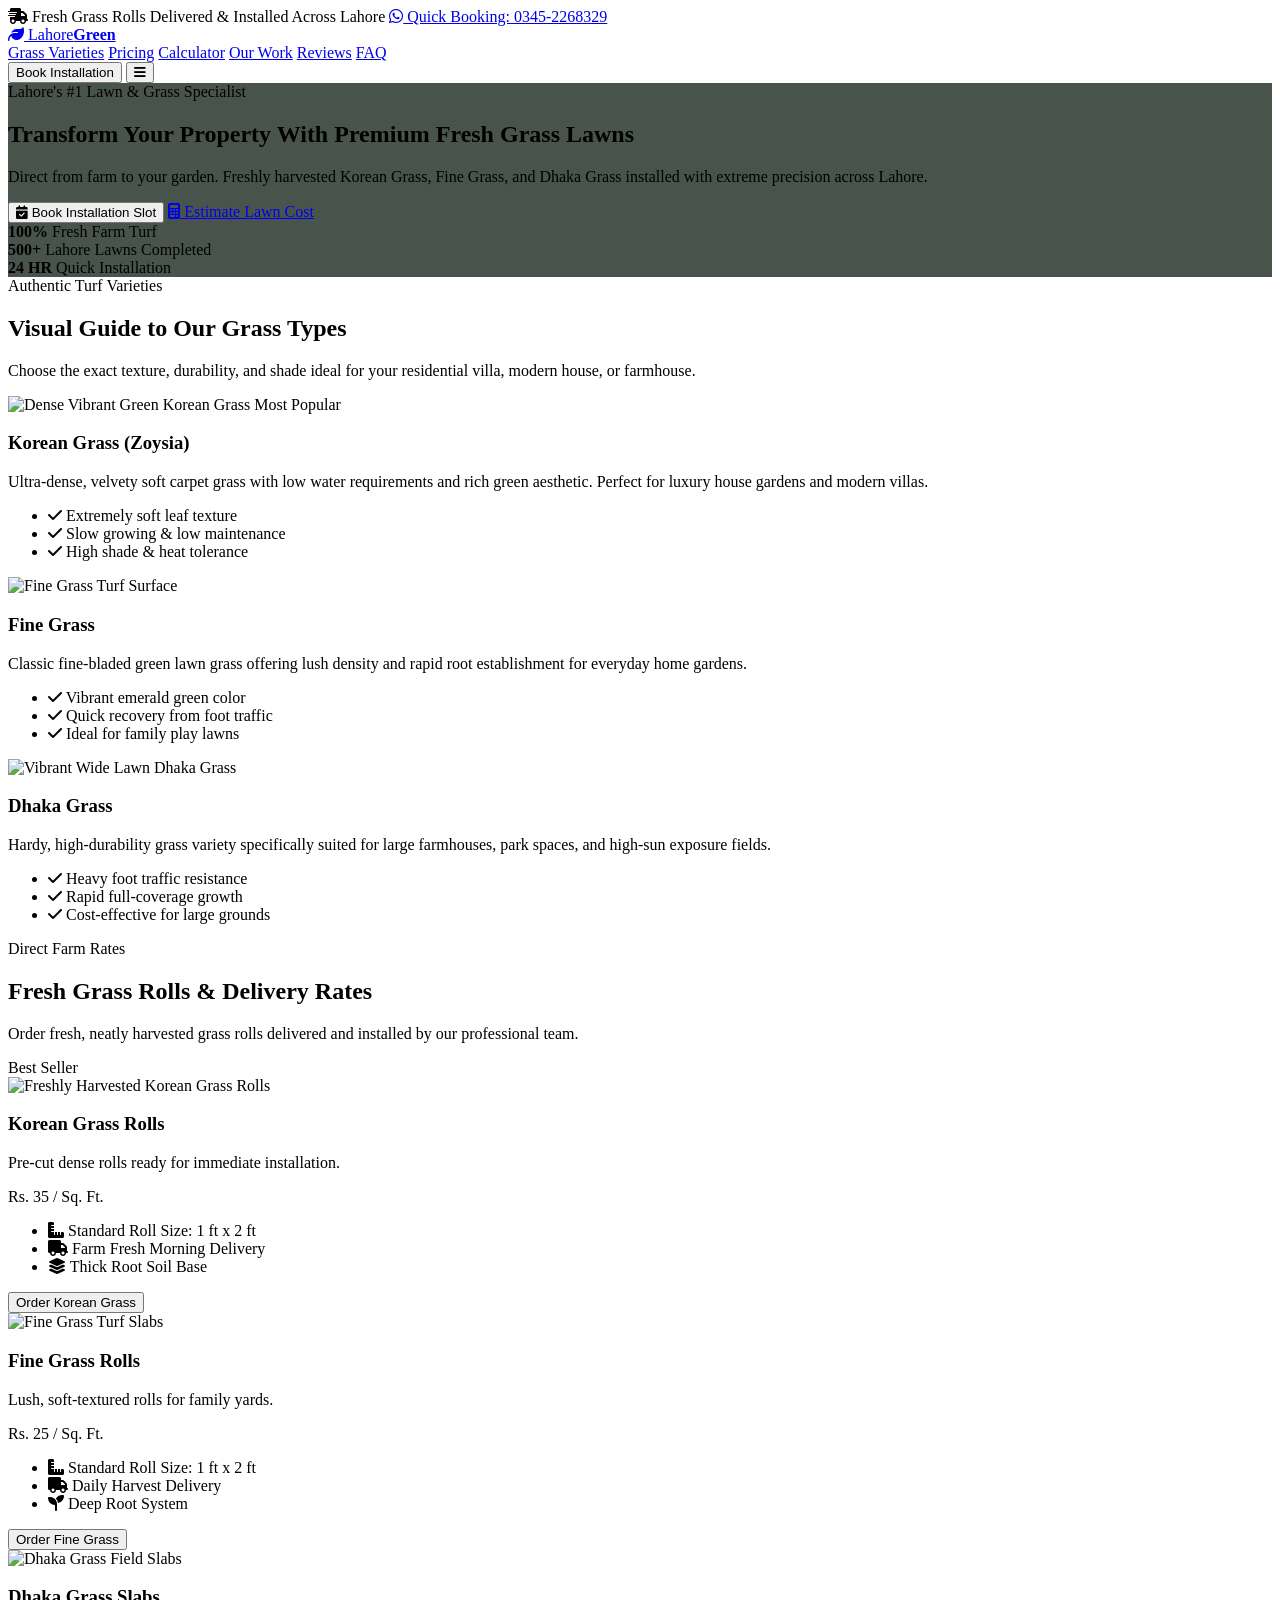
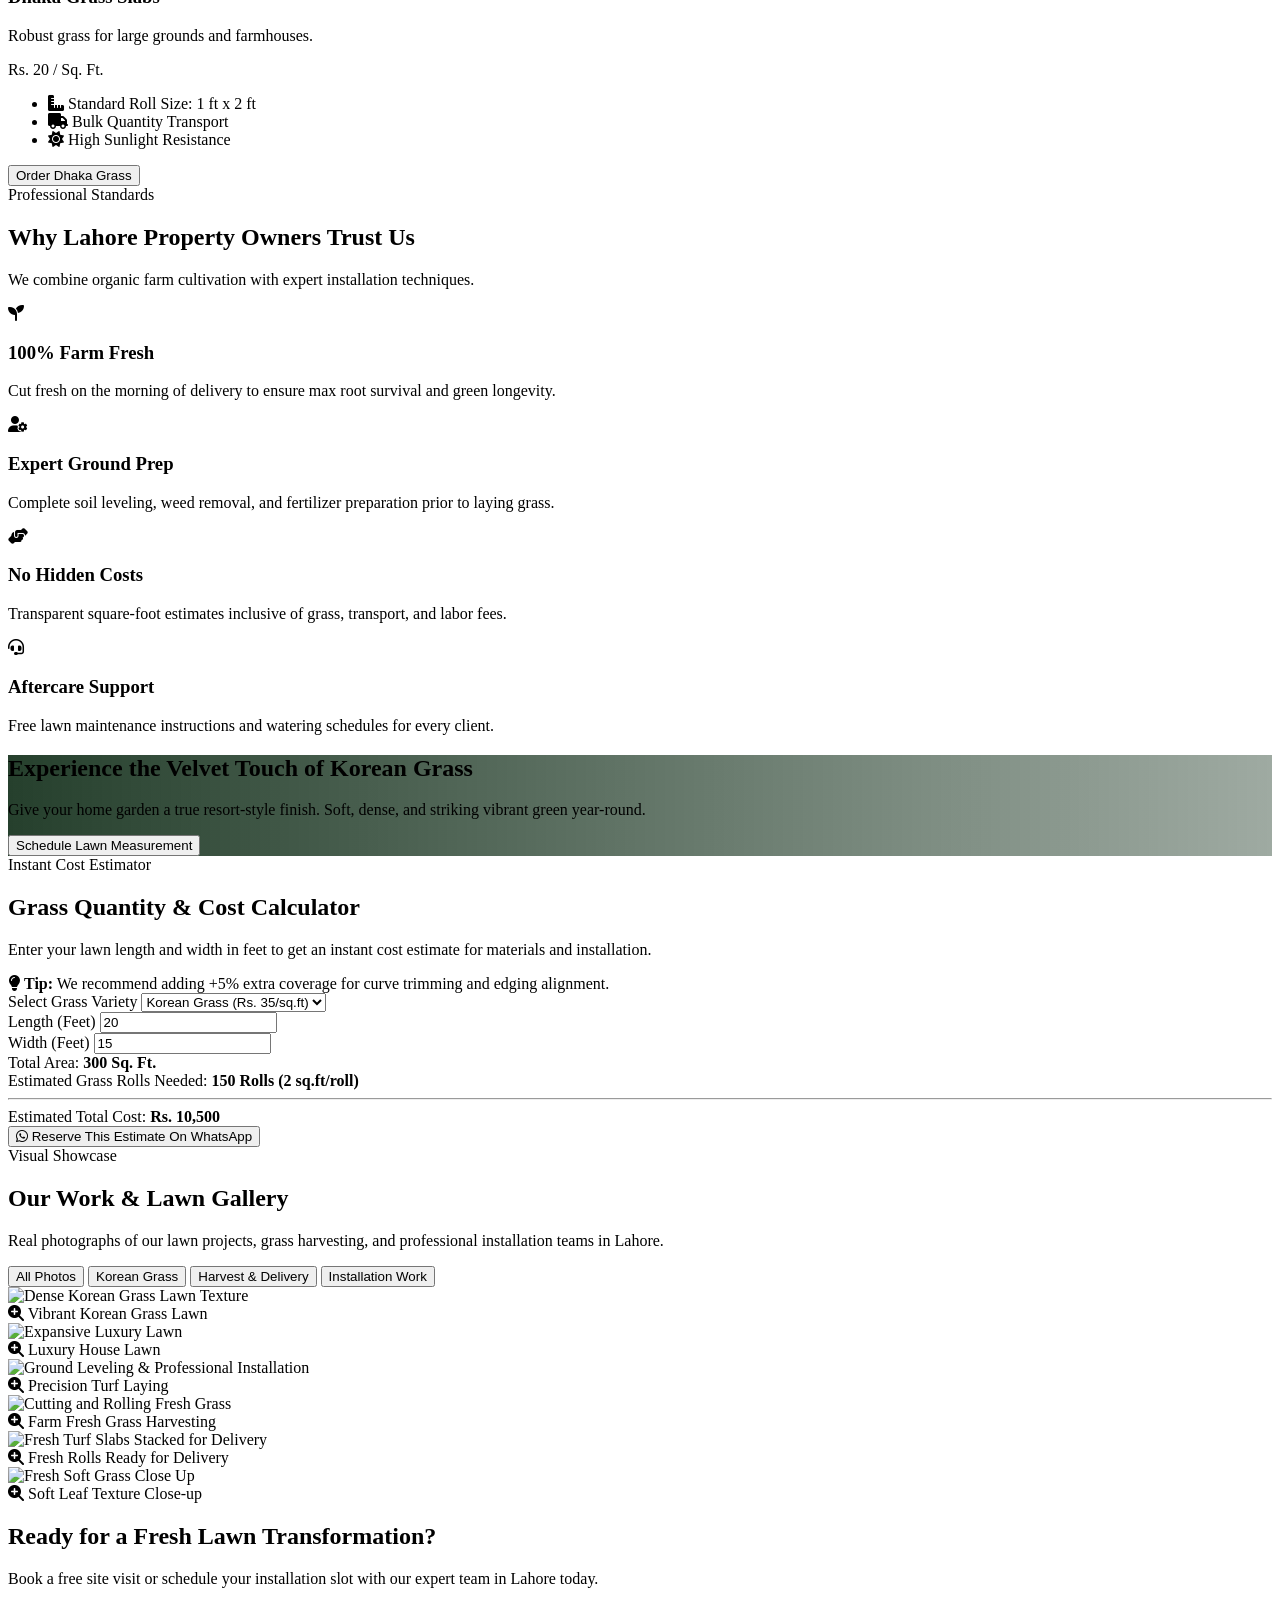
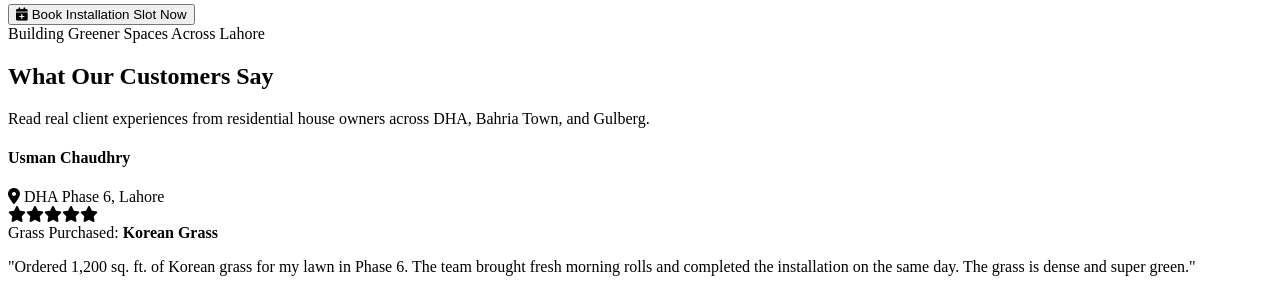
==== index.html @ b99f5c29 "Add index.html for Lahore Green Lawns website This commit adds a new HTML file for the Lahore Green " ====
<!DOCTYPE html>
<html lang="en">
<head>
  <meta charset="UTF-8">
  <meta name="viewport" content="width=device-width, initial-scale=1.0">
  <meta name="description" content="Premium Korean Grass, Fine Grass & Dhaka Grass delivery and professional installation across Lahore. Transform your lawn with fresh green grass rolls.">
  <title>Lahore Green Lawns | Premium Korean, Fine & Dhaka Grass</title>
  
  <!-- FontAwesome Icons -->
  <link rel="stylesheet" href="https://cdnjs.cloudflare.com/ajax/libs/font-awesome/6.4.0/css/all.min.css">
  <!-- Custom Stylesheet -->
  <link rel="stylesheet" href="styles.css">
</head>
<body>

  <!-- Top Announcement Bar -->
  <div class="top-bar">
    <div class="container top-bar-content">
      <span><i class="fa-solid fa-truck-fast"></i> Fresh Grass Rolls Delivered & Installed Across Lahore</span>
      <a href="https://wa.me/923452268329" target="_blank" class="top-bar-link"><i class="fa-brands fa-whatsapp"></i> Quick Booking: 0345-2268329</a>
    </div>
  </div>

  <!-- Header Navigation -->
  <header class="navbar">
    <div class="container nav-container">
      <a href="#" class="logo">
        <i class="fa-solid fa-leaf logo-icon"></i>
        <span>Lahore<strong>Green</strong></span>
      </a>
      
      <nav class="nav-menu" id="navMenu">
        <a href="#varieties" class="nav-link">Grass Varieties</a>
        <a href="#products" class="nav-link">Pricing</a>
        <a href="#calculator" class="nav-link">Calculator</a>
        <a href="#gallery" class="nav-link">Our Work</a>
        <a href="#reviews" class="nav-link">Reviews</a>
        <a href="#faq" class="nav-link">FAQ</a>
      </nav>

      <div class="nav-actions">
        <button class="btn btn-primary" onclick="openBookingModal()">Book Installation</button>
        <button class="hamburger" id="hamburger" aria-label="Toggle Navigation">
          <i class="fa-solid fa-bars"></i>
        </button>
      </div>
    </div>
  </header>

  <main>
    <!-- 1. Full-Screen Luxury Hero Section -->
    <section class="hero" style="background-image: linear-gradient(rgba(10, 26, 15, 0.75), rgba(10, 26, 15, 0.75)), url('23497_8986a2.jpg');">
      <div class="container hero-content">
        <span class="badge">Lahore's #1 Lawn & Grass Specialist</span>
        <h1>Transform Your Property With Premium Fresh Grass Lawns</h1>
        <p>Direct from farm to your garden. Freshly harvested Korean Grass, Fine Grass, and Dhaka Grass installed with extreme precision across Lahore.</p>
        <div class="hero-buttons">
          <button class="btn btn-primary btn-lg" onclick="openBookingModal()"><i class="fa-solid fa-calendar-check"></i> Book Installation Slot</button>
          <a href="#calculator" class="btn btn-secondary btn-lg"><i class="fa-solid fa-calculator"></i> Estimate Lawn Cost</a>
        </div>
        <div class="hero-stats">
          <div class="stat-item">
            <strong>100%</strong>
            <span>Fresh Farm Turf</span>
          </div>
          <div class="stat-item">
            <strong>500+</strong>
            <span>Lahore Lawns Completed</span>
          </div>
          <div class="stat-item">
            <strong>24 HR</strong>
            <span>Quick Installation</span>
          </div>
        </div>
      </div>
    </section>

    <!-- 2. Grass Varieties Introduction Section -->
    <section class="section bg-light" id="varieties">
      <div class="container">
        <div class="section-title">
          <span class="subheading">Authentic Turf Varieties</span>
          <h2>Visual Guide to Our Grass Types</h2>
          <p>Choose the exact texture, durability, and shade ideal for your residential villa, modern house, or farmhouse.</p>
        </div>

        <div class="grid grid-3">
          <!-- Korean Grass -->
          <div class="variety-card">
            <div class="card-image">
              <img src="23496_8986a2.jpg" alt="Dense Vibrant Green Korean Grass" loading="lazy">
              <span class="tag tag-popular">Most Popular</span>
            </div>
            <div class="card-body">
              <h3>Korean Grass (Zoysia)</h3>
              <p>Ultra-dense, velvety soft carpet grass with low water requirements and rich green aesthetic. Perfect for luxury house gardens and modern villas.</p>
              <ul class="feature-list">
                <li><i class="fa-solid fa-check"></i> Extremely soft leaf texture</li>
                <li><i class="fa-solid fa-check"></i> Slow growing & low maintenance</li>
                <li><i class="fa-solid fa-check"></i> High shade & heat tolerance</li>
              </ul>
            </div>
          </div>

          <!-- Fine Grass -->
          <div class="variety-card">
            <div class="card-image">
              <img src="23495_8986a2.jpg" alt="Fine Grass Turf Surface" loading="lazy">
            </div>
            <div class="card-body">
              <h3>Fine Grass</h3>
              <p>Classic fine-bladed green lawn grass offering lush density and rapid root establishment for everyday home gardens.</p>
              <ul class="feature-list">
                <li><i class="fa-solid fa-check"></i> Vibrant emerald green color</li>
                <li><i class="fa-solid fa-check"></i> Quick recovery from foot traffic</li>
                <li><i class="fa-solid fa-check"></i> Ideal for family play lawns</li>
              </ul>
            </div>
          </div>

          <!-- Dhaka Grass -->
          <div class="variety-card">
            <div class="card-image">
              <img src="23498_8986a2.jpg" alt="Vibrant Wide Lawn Dhaka Grass" loading="lazy">
            </div>
            <div class="card-body">
              <h3>Dhaka Grass</h3>
              <p>Hardy, high-durability grass variety specifically suited for large farmhouses, park spaces, and high-sun exposure fields.</p>
              <ul class="feature-list">
                <li><i class="fa-solid fa-check"></i> Heavy foot traffic resistance</li>
                <li><i class="fa-solid fa-check"></i> Rapid full-coverage growth</li>
                <li><i class="fa-solid fa-check"></i> Cost-effective for large grounds</li>
              </ul>
            </div>
          </div>
        </div>
      </div>
    </section>

    <!-- 3. Premium Grass Products & Pricing Cards -->
    <section class="section" id="products">
      <div class="container">
        <div class="section-title">
          <span class="subheading">Direct Farm Rates</span>
          <h2>Fresh Grass Rolls & Delivery Rates</h2>
          <p>Order fresh, neatly harvested grass rolls delivered and installed by our professional team.</p>
        </div>

        <div class="grid grid-3">
          <div class="product-card">
            <div class="product-badge">Best Seller</div>
            <img src="23501_8986a2.jpg" alt="Freshly Harvested Korean Grass Rolls" class="product-img">
            <div class="product-info">
              <h3>Korean Grass Rolls</h3>
              <p class="product-desc">Pre-cut dense rolls ready for immediate installation.</p>
              <div class="price-box">
                <span class="price">Rs. 35</span> <span class="unit">/ Sq. Ft.</span>
              </div>
              <ul class="product-specs">
                <li><i class="fa-solid fa-ruler-combined"></i> Standard Roll Size: 1 ft x 2 ft</li>
                <li><i class="fa-solid fa-truck"></i> Farm Fresh Morning Delivery</li>
                <li><i class="fa-solid fa-layer-group"></i> Thick Root Soil Base</li>
              </ul>
              <button class="btn btn-outline full-width" onclick="openBookingModal('Korean Grass')">Order Korean Grass</button>
            </div>
          </div>

          <div class="product-card">
            <img src="23500_8986a2.jpg" alt="Fine Grass Turf Slabs" class="product-img">
            <div class="product-info">
              <h3>Fine Grass Rolls</h3>
              <p class="product-desc">Lush, soft-textured rolls for family yards.</p>
              <div class="price-box">
                <span class="price">Rs. 25</span> <span class="unit">/ Sq. Ft.</span>
              </div>
              <ul class="product-specs">
                <li><i class="fa-solid fa-ruler-combined"></i> Standard Roll Size: 1 ft x 2 ft</li>
                <li><i class="fa-solid fa-truck"></i> Daily Harvest Delivery</li>
                <li><i class="fa-solid fa-seedling"></i> Deep Root System</li>
              </ul>
              <button class="btn btn-outline full-width" onclick="openBookingModal('Fine Grass')">Order Fine Grass</button>
            </div>
          </div>

          <div class="product-card">
            <img src="23499_8986a2.jpg" alt="Dhaka Grass Field Slabs" class="product-img">
            <div class="product-info">
              <h3>Dhaka Grass Slabs</h3>
              <p class="product-desc">Robust grass for large grounds and farmhouses.</p>
              <div class="price-box">
                <span class="price">Rs. 20</span> <span class="unit">/ Sq. Ft.</span>
              </div>
              <ul class="product-specs">
                <li><i class="fa-solid fa-ruler-combined"></i> Standard Roll Size: 1 ft x 2 ft</li>
                <li><i class="fa-solid fa-truck"></i> Bulk Quantity Transport</li>
                <li><i class="fa-solid fa-sun"></i> High Sunlight Resistance</li>
              </ul>
              <button class="btn btn-outline full-width" onclick="openBookingModal('Dhaka Grass')">Order Dhaka Grass</button>
            </div>
          </div>
        </div>
      </div>
    </section>

    <!-- 4. Why Choose Us Section -->
    <section class="section bg-dark text-white">
      <div class="container">
        <div class="section-title light">
          <span class="subheading">Professional Standards</span>
          <h2>Why Lahore Property Owners Trust Us</h2>
          <p>We combine organic farm cultivation with expert installation techniques.</p>
        </div>

        <div class="grid grid-4">
          <div class="feature-box">
            <div class="feature-icon"><i class="fa-solid fa-seedling"></i></div>
            <h3>100% Farm Fresh</h3>
            <p>Cut fresh on the morning of delivery to ensure max root survival and green longevity.</p>
          </div>
          <div class="feature-box">
            <div class="feature-icon"><i class="fa-solid fa-user-gear"></i></div>
            <h3>Expert Ground Prep</h3>
            <p>Complete soil leveling, weed removal, and fertilizer preparation prior to laying grass.</p>
          </div>
          <div class="feature-box">
            <div class="feature-icon"><i class="fa-solid fa-handshake-angle"></i></div>
            <h3>No Hidden Costs</h3>
            <p>Transparent square-foot estimates inclusive of grass, transport, and labor fees.</p>
          </div>
          <div class="feature-box">
            <div class="feature-icon"><i class="fa-solid fa-headset"></i></div>
            <h3>Aftercare Support</h3>
            <p>Free lawn maintenance instructions and watering schedules for every client.</p>
          </div>
        </div>
      </div>
    </section>

    <!-- 5. Immersive Korean Grass Wide Banner -->
    <section class="wide-banner" style="background-image: linear-gradient(90deg, rgba(14, 43, 22, 0.9) 0%, rgba(14, 43, 22, 0.4) 100%), url('23497_8986a2.jpg');">
      <div class="container wide-banner-content">
        <h2>Experience the Velvet Touch of Korean Grass</h2>
        <p>Give your home garden a true resort-style finish. Soft, dense, and striking vibrant green year-round.</p>
        <button class="btn btn-primary" onclick="openBookingModal('Korean Grass')">Schedule Lawn Measurement</button>
      </div>
    </section>

    <!-- 6. Grass Quantity Calculator -->
    <section class="section bg-light" id="calculator">
      <div class="container">
        <div class="calc-wrapper">
          <div class="calc-info">
            <span class="subheading">Instant Cost Estimator</span>
            <h2>Grass Quantity & Cost Calculator</h2>
            <p>Enter your lawn length and width in feet to get an instant cost estimate for materials and installation.</p>
            <div class="calc-tip">
              <i class="fa-solid fa-lightbulb"></i>
              <span><strong>Tip:</strong> We recommend adding +5% extra coverage for curve trimming and edging alignment.</span>
            </div>
          </div>

          <div class="calc-card">
            <form id="calculatorForm">
              <div class="form-group">
                <label for="grassTypeSelect">Select Grass Variety</label>
                <select id="grassTypeSelect" class="form-control">
                  <option value="35">Korean Grass (Rs. 35/sq.ft)</option>
                  <option value="25">Fine Grass (Rs. 25/sq.ft)</option>
                  <option value="20">Dhaka Grass (Rs. 20/sq.ft)</option>
                </select>
              </div>

              <div class="form-row">
                <div class="form-group">
                  <label for="lawnLength">Length (Feet)</label>
                  <input type="number" id="lawnLength" class="form-control" placeholder="e.g. 20" min="1" value="20" required>
                </div>
                <div class="form-group">
                  <label for="lawnWidth">Width (Feet)</label>
                  <input type="number" id="lawnWidth" class="form-control" placeholder="e.g. 15" min="1" value="15" required>
                </div>
              </div>

              <div class="calc-result-box">
                <div class="result-row">
                  <span>Total Area:</span>
                  <strong id="calcArea">300 Sq. Ft.</strong>
                </div>
                <div class="result-row">
                  <span>Estimated Grass Rolls Needed:</span>
                  <strong id="calcRolls">150 Rolls (2 sq.ft/roll)</strong>
                </div>
                <hr>
                <div class="result-row total">
                  <span>Estimated Total Cost:</span>
                  <strong id="calcCost">Rs. 10,500</strong>
                </div>
              </div>

              <button type="button" class="btn btn-primary full-width" onclick="bookFromCalculator()"><i class="fa-brands fa-whatsapp"></i> Reserve This Estimate On WhatsApp</button>
            </form>
          </div>
        </div>
      </div>
    </section>

    <!-- 7. Our Work & Installation Gallery -->
    <section class="section" id="gallery">
      <div class="container">
        <div class="section-title">
          <span class="subheading">Visual Showcase</span>
          <h2>Our Work & Lawn Gallery</h2>
          <p>Real photographs of our lawn projects, grass harvesting, and professional installation teams in Lahore.</p>
        </div>

        <!-- Filter Buttons -->
        <div class="gallery-filters">
          <button class="filter-btn active" data-filter="all">All Photos</button>
          <button class="filter-btn" data-filter="korean">Korean Grass</button>
          <button class="filter-btn" data-filter="harvest">Harvest & Delivery</button>
          <button class="filter-btn" data-filter="installation">Installation Work</button>
        </div>

        <!-- Gallery Grid -->
        <div class="gallery-grid">
          <div class="gallery-item" data-category="korean">
            <img src="23497_8986a2.jpg" alt="Dense Korean Grass Lawn Texture" loading="lazy">
            <div class="gallery-overlay" onclick="openLightbox('23497_8986a2.jpg', 'Dense Vibrant Green Korean Lawn Surface')">
              <i class="fa-solid fa-magnifying-glass-plus"></i>
              <span>Vibrant Korean Grass Lawn</span>
            </div>
          </div>

          <div class="gallery-item" data-category="korean">
            <img src="23498_8986a2.jpg" alt="Expansive Luxury Lawn" loading="lazy">
            <div class="gallery-overlay" onclick="openLightbox('23498_8986a2.jpg', 'Vibrant Green Lawn Project in DHA Lahore')">
              <i class="fa-solid fa-magnifying-glass-plus"></i>
              <span>Luxury House Lawn</span>
            </div>
          </div>

          <div class="gallery-item" data-category="installation">
            <img src="23500_8986a2.jpg" alt="Ground Leveling & Professional Installation" loading="lazy">
            <div class="gallery-overlay" onclick="openLightbox('23500_8986a2.jpg', 'Professional Installers Laying Fresh Turf Slabs')">
              <i class="fa-solid fa-magnifying-glass-plus"></i>
              <span>Precision Turf Laying</span>
            </div>
          </div>

          <div class="gallery-item" data-category="harvest">
            <img src="23499_8986a2.jpg" alt="Cutting and Rolling Fresh Grass" loading="lazy">
            <div class="gallery-overlay" onclick="openLightbox('23499_8986a2.jpg', 'Fresh Grass Roll Harvesting at Farm')">
              <i class="fa-solid fa-magnifying-glass-plus"></i>
              <span>Farm Fresh Grass Harvesting</span>
            </div>
          </div>

          <div class="gallery-item" data-category="harvest">
            <img src="23501_8986a2.jpg" alt="Fresh Turf Slabs Stacked for Delivery" loading="lazy">
            <div class="gallery-overlay" onclick="openLightbox('23501_8986a2.jpg', 'Neatly Arranged Fresh Turf Rolls Ready for Transport')">
              <i class="fa-solid fa-magnifying-glass-plus"></i>
              <span>Fresh Rolls Ready for Delivery</span>
            </div>
          </div>

          <div class="gallery-item" data-category="korean">
            <img src="23496_8986a2.jpg" alt="Fresh Soft Grass Close Up" loading="lazy">
            <div class="gallery-overlay" onclick="openLightbox('23496_8986a2.jpg', 'Close-up Texture of Healthy Soft Grass')">
              <i class="fa-solid fa-magnifying-glass-plus"></i>
              <span>Soft Leaf Texture Close-up</span>
            </div>
          </div>
        </div>
      </div>
    </section>

    <!-- 8. Online Slot Booking Banner -->
    <section class="booking-cta-section">
      <div class="container text-center">
        <h2>Ready for a Fresh Lawn Transformation?</h2>
        <p>Book a free site visit or schedule your installation slot with our expert team in Lahore today.</p>
        <button class="btn btn-primary btn-lg" onclick="openBookingModal()"><i class="fa-solid fa-calendar-plus"></i> Book Installation Slot Now</button>
      </div>
    </section>

    <!-- 9. Realistic Customer Reviews Section -->
    <section class="section bg-light" id="reviews">
      <div class="container">
        <div class="section-title">
          <span class="subheading">Building Greener Spaces Across Lahore</span>
          <h2>What Our Customers Say</h2>
          <p>Read real client experiences from residential house owners across DHA, Bahria Town, and Gulberg.</p>
        </div>

        <div class="reviews-grid" id="reviewsGrid">
          <!-- Sample Review 1 -->
          <div class="review-card">
            <div class="review-header">
              <div>
                <h4 class="customer-name">Usman Chaudhry</h4>
                <span class="customer-location"><i class="fa-solid fa-location-dot"></i> DHA Phase 6, Lahore</span>
              </div>
              <div class="star-rating">
                <i class="fa-solid fa-star"></i><i class="fa-solid fa-star"></i><i class="fa-solid fa-star"></i><i class="fa-solid fa-star"></i><i class="fa-solid fa-star"></i>
              </div>
            </div>
            <div class="grass-bought">Grass Purchased: <strong>Korean Grass</strong></div>
            <p class="review-text">"Ordered 1,200 sq. ft. of Korean grass for my lawn in Phase 6. The team brought fresh morning rolls and completed the installation on the same day. The grass is dense and super green."</p>
          </div>

          <!-- Sample Review 2 -->
          <div class="review-card">
            <div
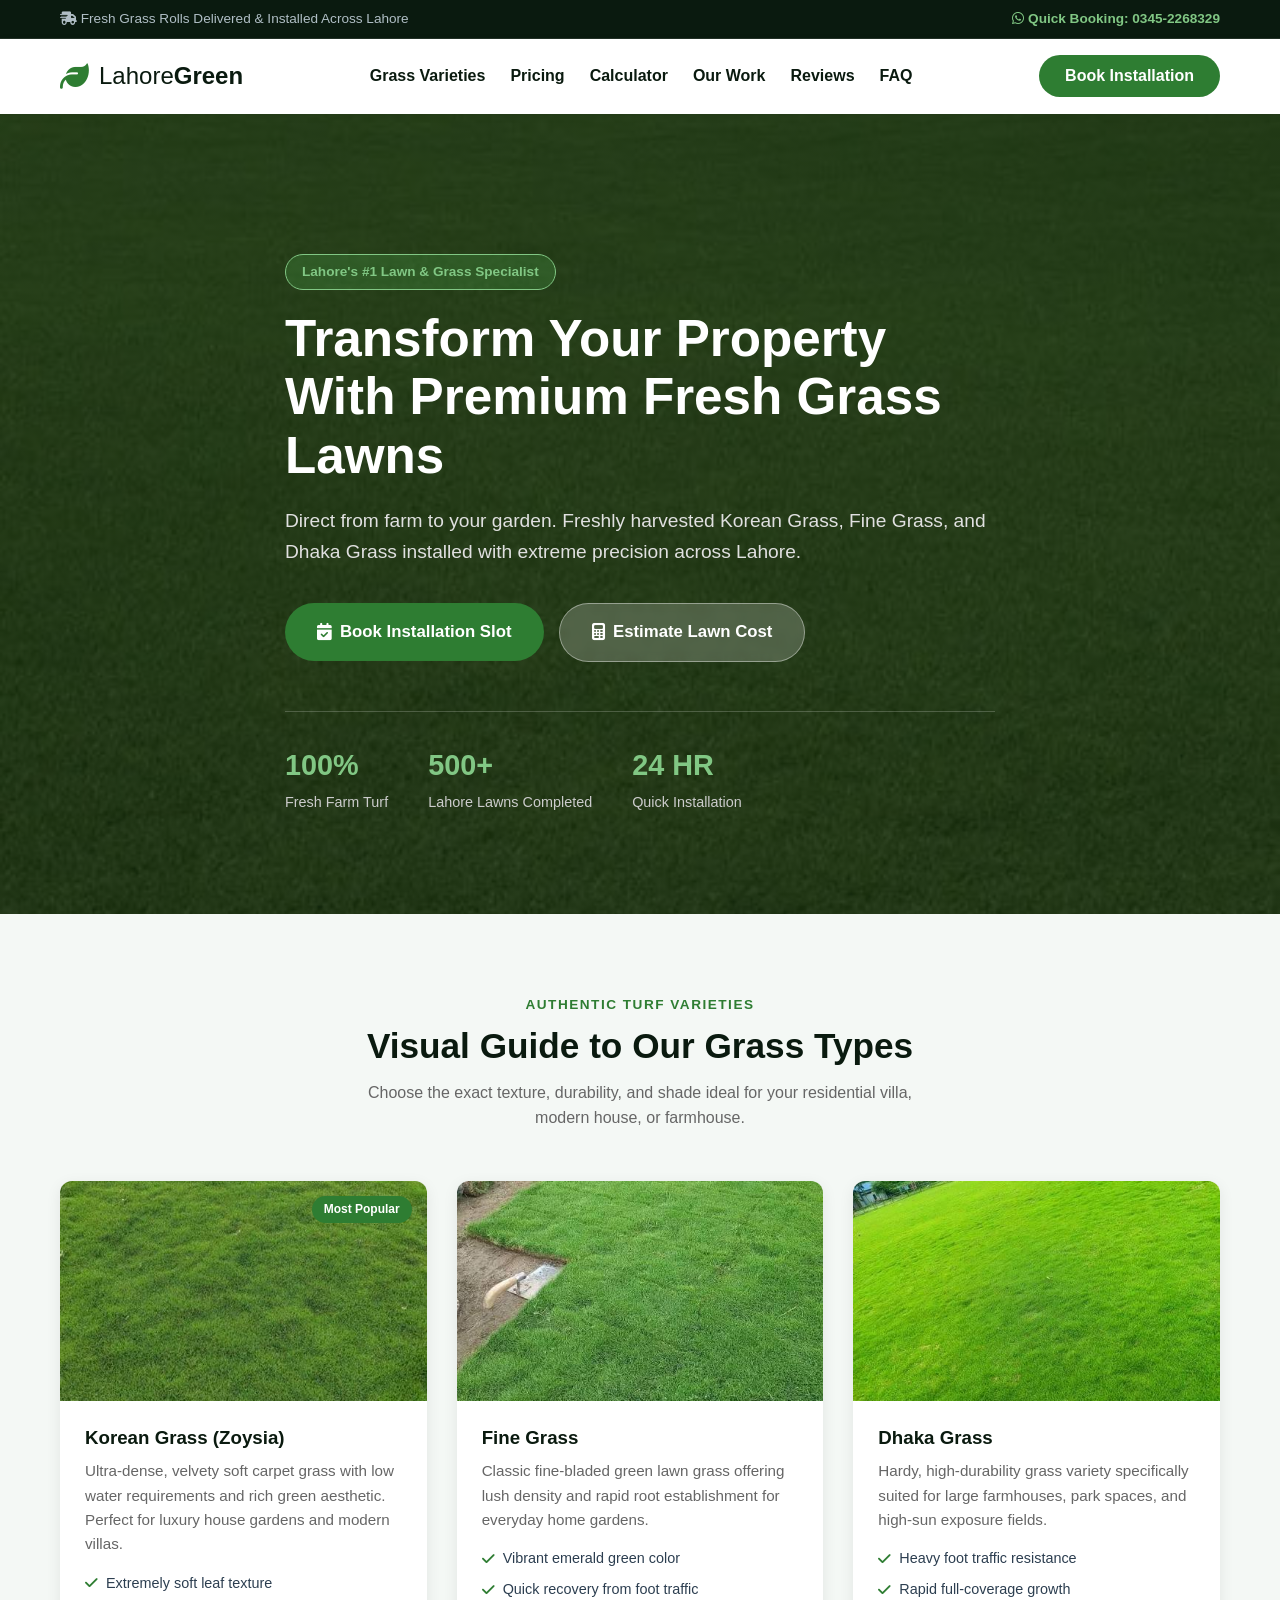
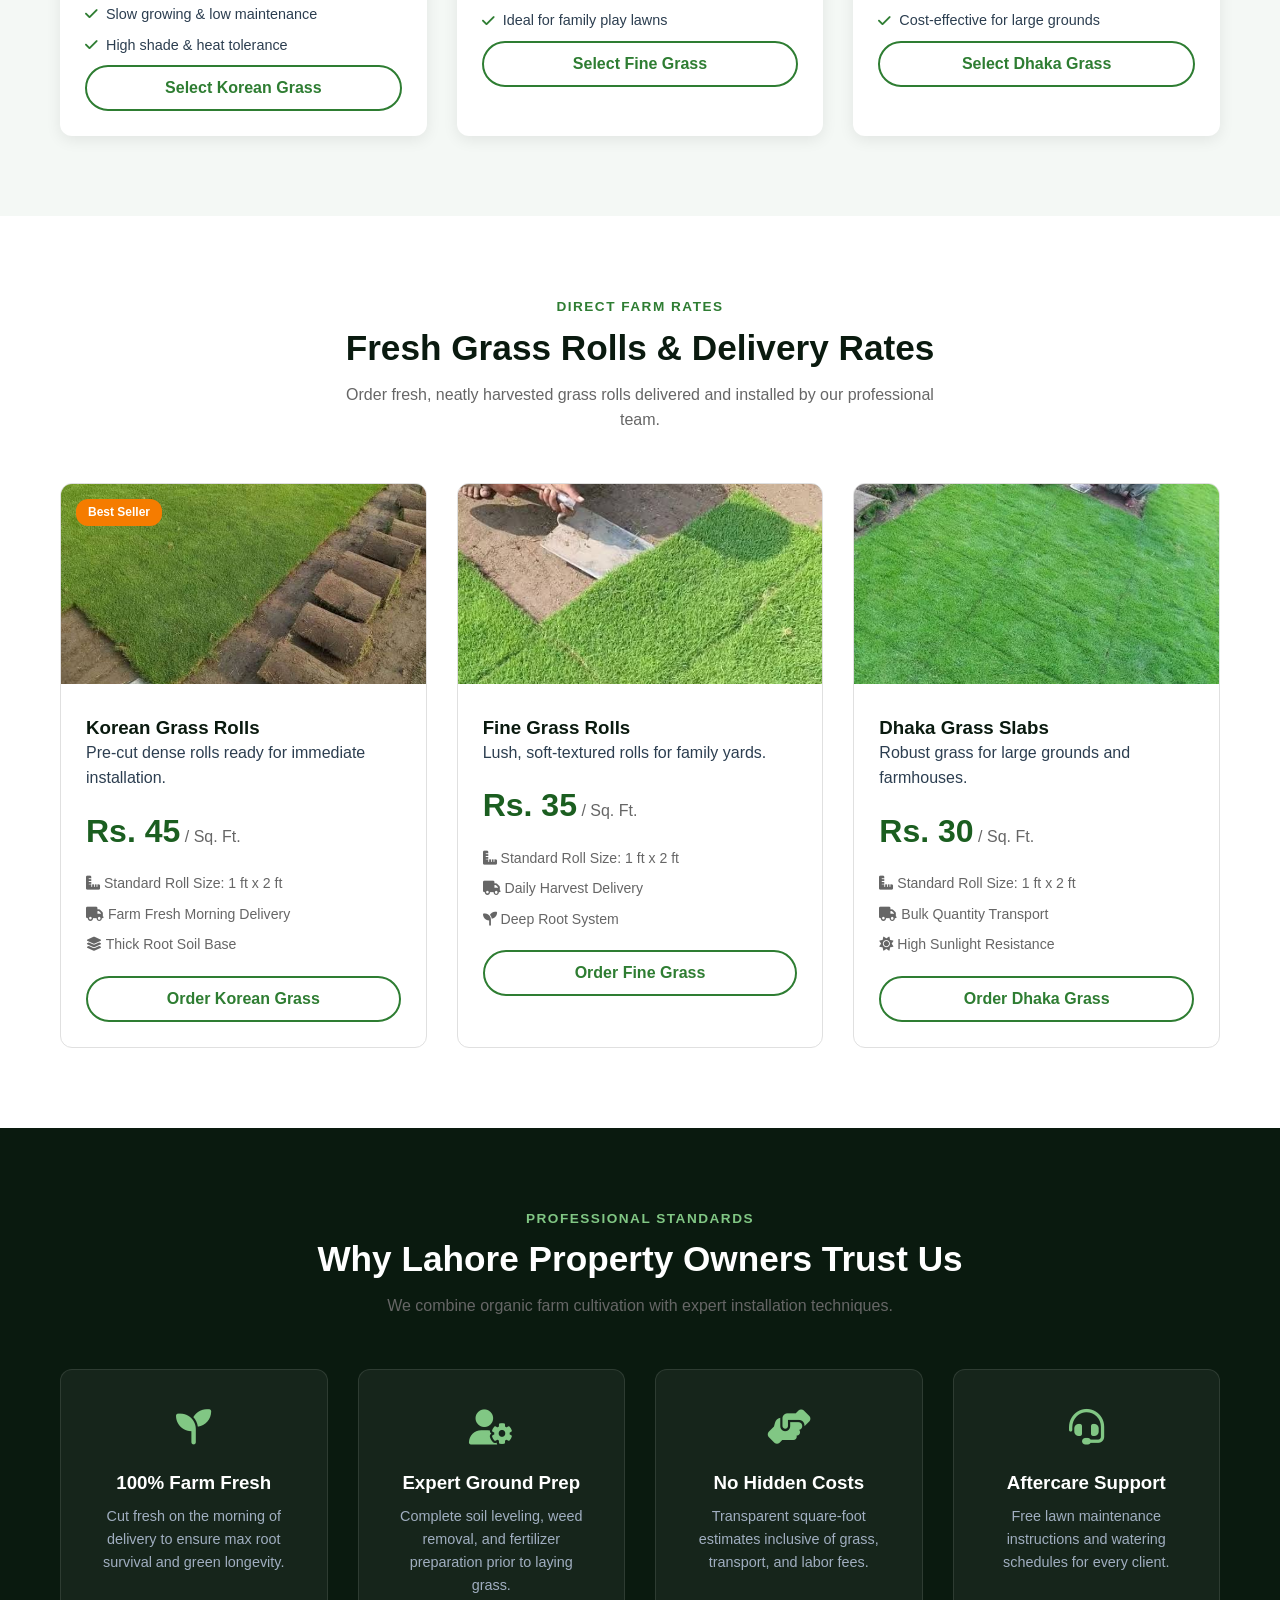
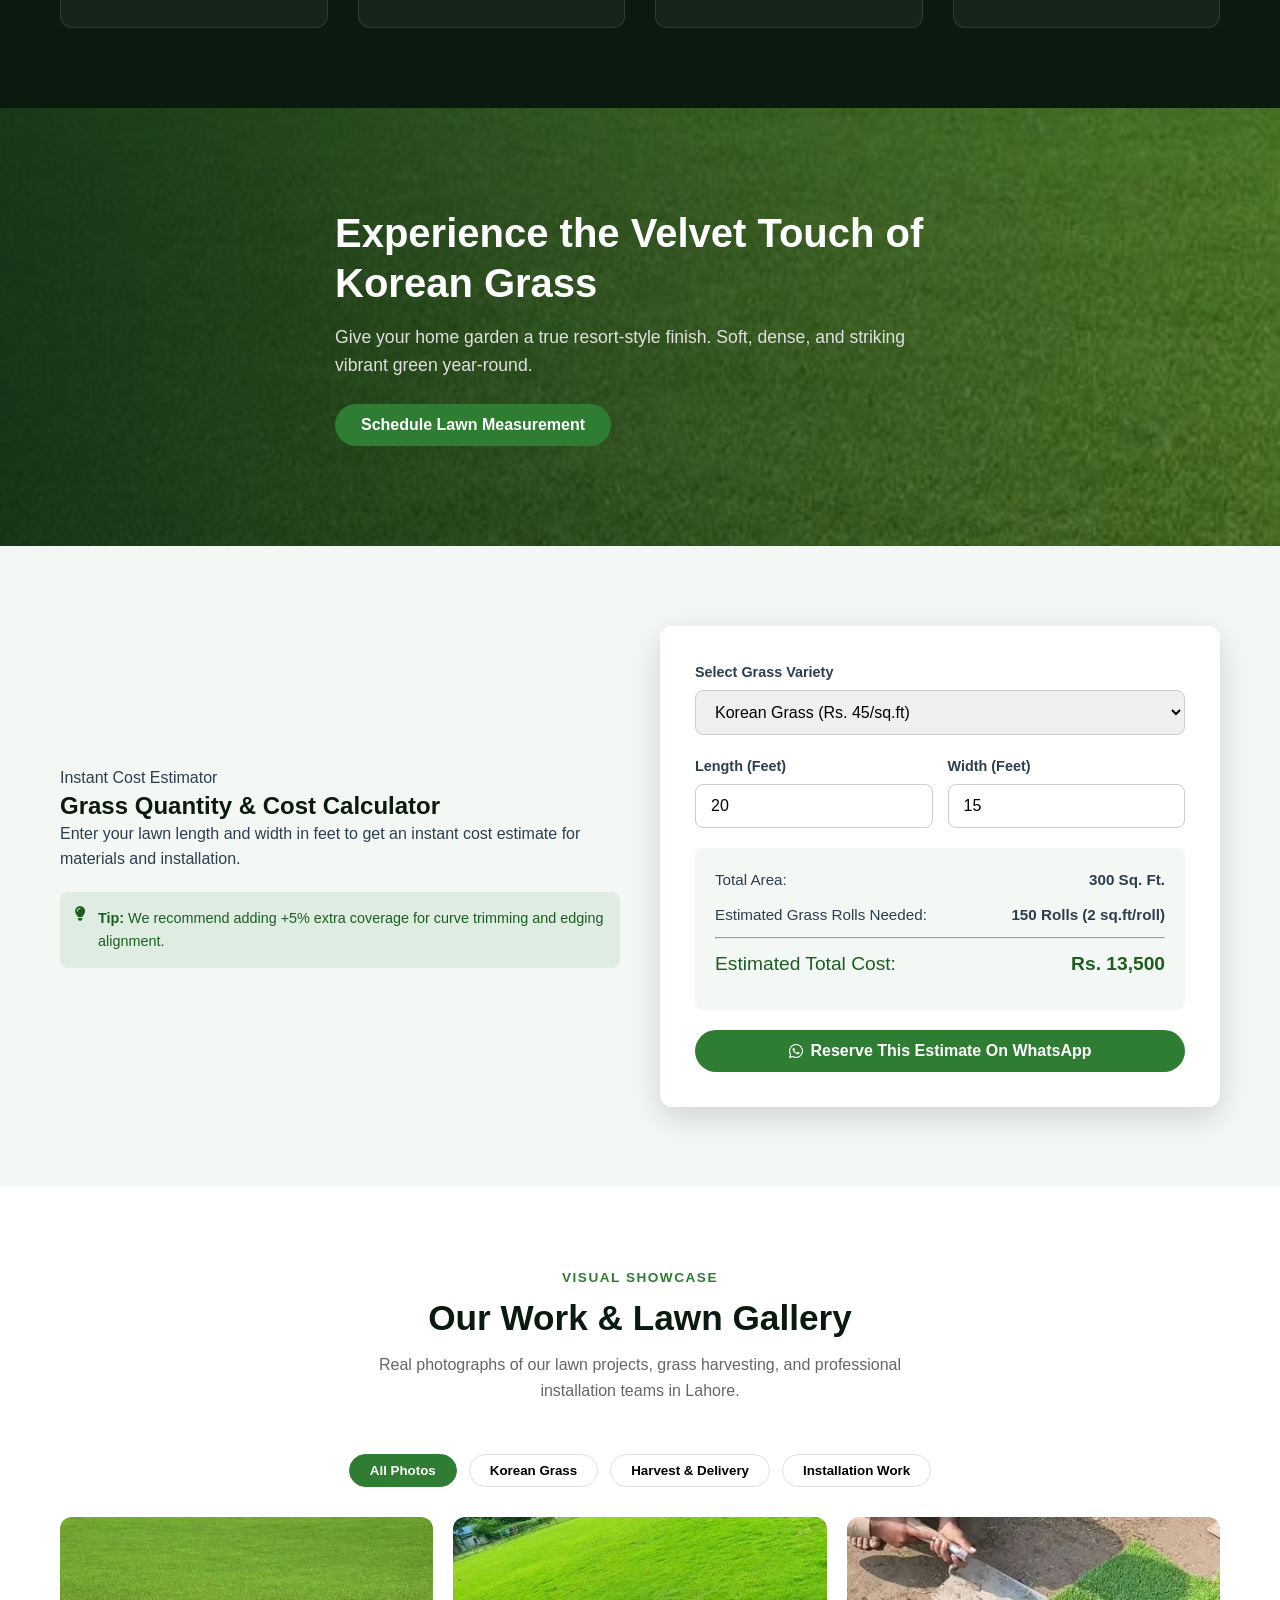
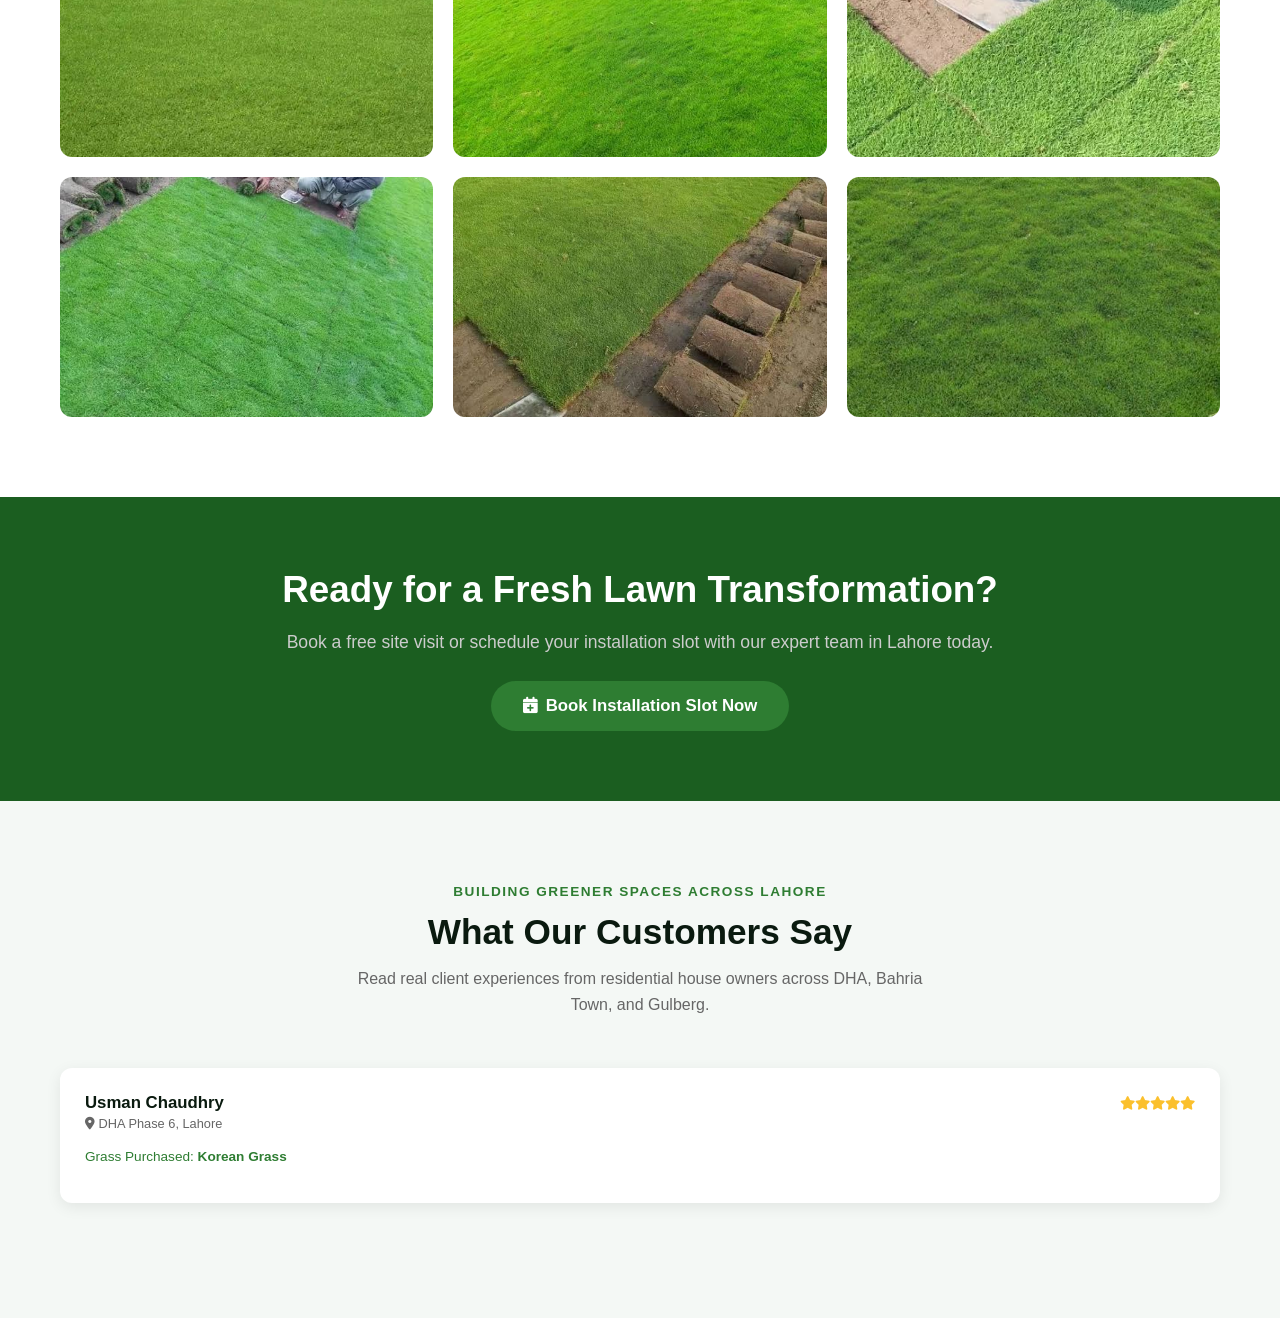
==== commit 45135382: "Refactor section titles and update grass prices Updated section titles for clarity and adjusted gras" ====
--- a/index.html
+++ b/index.html
@@ -48,7 +48,7 @@
   </header>
 
   <main>
-    <!-- 1. Full-Screen Luxury Hero Section -->
+    <!-- 1. Hero Section -->
     <section class="hero" style="background-image: linear-gradient(rgba(10, 26, 15, 0.75), rgba(10, 26, 15, 0.75)), url('23497_8986a2.jpg');">
       <div class="container hero-content">
         <span class="badge">Lahore's #1 Lawn & Grass Specialist</span>
@@ -75,7 +75,7 @@
       </div>
     </section>
 
-    <!-- 2. Grass Varieties Introduction Section -->
+    <!-- 2. Grass Varieties Section -->
     <section class="section bg-light" id="varieties">
       <div class="container">
         <div class="section-title">
@@ -99,6 +99,7 @@
                 <li><i class="fa-solid fa-check"></i> Slow growing & low maintenance</li>
                 <li><i class="fa-solid fa-check"></i> High shade & heat tolerance</li>
               </ul>
+              <button class="btn btn-outline full-width mt-15" onclick="openBookingModal('Korean Grass')">Select Korean Grass</button>
             </div>
           </div>
 
@@ -115,6 +116,7 @@
                 <li><i class="fa-solid fa-check"></i> Quick recovery from foot traffic</li>
                 <li><i class="fa-solid fa-check"></i> Ideal for family play lawns</li>
               </ul>
+              <button class="btn btn-outline full-width mt-15" onclick="openBookingModal('Fine Grass')">Select Fine Grass</button>
             </div>
           </div>
 
@@ -131,13 +133,14 @@
                 <li><i class="fa-solid fa-check"></i> Rapid full-coverage growth</li>
                 <li><i class="fa-solid fa-check"></i> Cost-effective for large grounds</li>
               </ul>
-            </div>
-          </div>
-        </div>
-      </div>
-    </section>
-
-    <!-- 3. Premium Grass Products & Pricing Cards -->
+              <button class="btn btn-outline full-width mt-15" onclick="openBookingModal('Dhaka Grass')">Select Dhaka Grass</button>
+            </div>
+          </div>
+        </div>
+      </div>
+    </section>
+
+    <!-- 3. Premium Grass Products & Pricing -->
     <section class="section" id="products">
       <div class="container">
         <div class="section-title">
@@ -147,6 +150,7 @@
         </div>
 
         <div class="grid grid-3">
+          <!-- Korean Grass -->
           <div class="product-card">
             <div class="product-badge">Best Seller</div>
             <img src="23501_8986a2.jpg" alt="Freshly Harvested Korean Grass Rolls" class="product-img">
@@ -154,7 +158,7 @@
               <h3>Korean Grass Rolls</h3>
               <p class="product-desc">Pre-cut dense rolls ready for immediate installation.</p>
               <div class="price-box">
-                <span class="price">Rs. 35</span> <span class="unit">/ Sq. Ft.</span>
+                <span class="price">Rs. 45</span> <span class="unit">/ Sq. Ft.</span>
               </div>
               <ul class="product-specs">
                 <li><i class="fa-solid fa-ruler-combined"></i> Standard Roll Size: 1 ft x 2 ft</li>
@@ -165,13 +169,14 @@
             </div>
           </div>
 
+          <!-- Fine Grass -->
           <div class="product-card">
             <img src="23500_8986a2.jpg" alt="Fine Grass Turf Slabs" class="product-img">
             <div class="product-info">
               <h3>Fine Grass Rolls</h3>
               <p class="product-desc">Lush, soft-textured rolls for family yards.</p>
               <div class="price-box">
-                <span class="price">Rs. 25</span> <span class="unit">/ Sq. Ft.</span>
+                <span class="price">Rs. 35</span> <span class="unit">/ Sq. Ft.</span>
               </div>
               <ul class="product-specs">
                 <li><i class="fa-solid fa-ruler-combined"></i> Standard Roll Size: 1 ft x 2 ft</li>
@@ -182,13 +187,14 @@
             </div>
           </div>
 
+          <!-- Dhaka Grass -->
           <div class="product-card">
             <img src="23499_8986a2.jpg" alt="Dhaka Grass Field Slabs" class="product-img">
             <div class="product-info">
               <h3>Dhaka Grass Slabs</h3>
               <p class="product-desc">Robust grass for large grounds and farmhouses.</p>
               <div class="price-box">
-                <span class="price">Rs. 20</span> <span class="unit">/ Sq. Ft.</span>
+                <span class="price">Rs. 30</span> <span class="unit">/ Sq. Ft.</span>
               </div>
               <ul class="product-specs">
                 <li><i class="fa-solid fa-ruler-combined"></i> Standard Roll Size: 1 ft x 2 ft</li>
@@ -202,7 +208,7 @@
       </div>
     </section>
 
-    <!-- 4. Why Choose Us Section -->
+    <!-- 4. Why Choose Us -->
     <section class="section bg-dark text-white">
       <div class="container">
         <div class="section-title light">
@@ -236,7 +242,7 @@
       </div>
     </section>
 
-    <!-- 5. Immersive Korean Grass Wide Banner -->
+    <!-- 5. Wide Banner -->
     <section class="wide-banner" style="background-image: linear-gradient(90deg, rgba(14, 43, 22, 0.9) 0%, rgba(14, 43, 22, 0.4) 100%), url('23497_8986a2.jpg');">
       <div class="container wide-banner-content">
         <h2>Experience the Velvet Touch of Korean Grass</h2>
@@ -245,7 +251,7 @@
       </div>
     </section>
 
-    <!-- 6. Grass Quantity Calculator -->
+    <!-- 6. Quantity & Cost Calculator -->
     <section class="section bg-light" id="calculator">
       <div class="container">
         <div class="calc-wrapper">
@@ -260,13 +266,13 @@
           </div>
 
           <div class="calc-card">
-            <form id="calculatorForm">
+            <form id="calculatorForm" onsubmit="event.preventDefault();">
               <div class="form-group">
                 <label for="grassTypeSelect">Select Grass Variety</label>
                 <select id="grassTypeSelect" class="form-control">
-                  <option value="35">Korean Grass (Rs. 35/sq.ft)</option>
-                  <option value="25">Fine Grass (Rs. 25/sq.ft)</option>
-                  <option value="20">Dhaka Grass (Rs. 20/sq.ft)</option>
+                  <option value="45">Korean Grass (Rs. 45/sq.ft)</option>
+                  <option value="35">Fine Grass (Rs. 35/sq.ft)</option>
+                  <option value="30">Dhaka Grass (Rs. 30/sq.ft)</option>
                 </select>
               </div>
 
@@ -293,7 +299,7 @@
                 <hr>
                 <div class="result-row total">
                   <span>Estimated Total Cost:</span>
-                  <strong id="calcCost">Rs. 10,500</strong>
+                  <strong id="calcCost">Rs. 13,500</strong>
                 </div>
               </div>
 
@@ -304,7 +310,7 @@
       </div>
     </section>
 
-    <!-- 7. Our Work & Installation Gallery -->
+    <!-- 7. Gallery Section -->
     <section class="section" id="gallery">
       <div class="container">
         <div class="section-title">
@@ -313,7 +319,6 @@
           <p>Real photographs of our lawn projects, grass harvesting, and professional installation teams in Lahore.</p>
         </div>
 
-        <!-- Filter Buttons -->
         <div class="gallery-filters">
           <button class="filter-btn active" data-filter="all">All Photos</button>
           <button class="filter-btn" data-filter="korean">Korean Grass</button>
@@ -321,7 +326,6 @@
           <button class="filter-btn" data-filter="installation">Installation Work</button>
         </div>
 
-        <!-- Gallery Grid -->
         <div class="gallery-grid">
           <div class="gallery-item" data-category="korean">
             <img src="23497_8986a2.jpg" alt="Dense Korean Grass Lawn Texture" loading="lazy">
@@ -374,7 +378,7 @@
       </div>
     </section>
 
-    <!-- 8. Online Slot Booking Banner -->
+    <!-- 8. Booking Banner -->
     <section class="booking-cta-section">
       <div class="container text-center">
         <h2>Ready for a Fresh Lawn Transformation?</h2>
@@ -383,7 +387,7 @@
       </div>
     </section>
 
-    <!-- 9. Realistic Customer Reviews Section -->
+    <!-- 9. Customer Reviews -->
     <section class="section bg-light" id="reviews">
       <div class="container">
         <div class="section-title">
@@ -393,7 +397,6 @@
         </div>
 
         <div class="reviews-grid" id="reviewsGrid">
-          <!-- Sample Review 1 -->
           <div class="review-card">
             <div class="review-header">
               <div>
@@ -405,9 +408,4 @@
               </div>
             </div>
             <div class="grass-bought">Grass Purchased: <strong>Korean Grass</strong></div>
-            <p class="review-text">"Ordered 1,200 sq. ft. of Korean grass for my lawn in Phase 6. The team brought fresh morning rolls and completed the installation on the same day. The grass is dense and super green."</p>
-          </div>
-
-          <!-- Sample Review 2 -->
-          <div class="review-card">
-            <div 
+            <p
--- a/styles.css
+++ b/styles.css
@@ -0,0 +1,799 @@
+/* Base Variables & Theme Styling */
+:root {
+  --primary: #2e7d32;
+  --primary-dark: #1b5e20;
+  --primary-light: #4caf50;
+  --accent: #81c784;
+  --dark: #0a1a0f;
+  --light: #f4f8f5;
+  --white: #ffffff;
+  --gray: #666666;
+  --gray-light: #e0e0e0;
+  --shadow: 0 4px 15px rgba(0, 0, 0, 0.08);
+  --shadow-lg: 0 10px 30px rgba(0, 0, 0, 0.15);
+  --transition: all 0.3s ease;
+  --radius: 12px;
+}
+
+* {
+  margin: 0;
+  padding: 0;
+  box-sizing: border-box;
+}
+
+html {
+  scroll-behavior: smooth;
+  font-family: 'Segoe UI', Tahoma, Geneva, Verdana, sans-serif;
+  color: #2c3e50;
+  line-height: 1.6;
+}
+
+body {
+  background-color: #fff;
+}
+
+.container {
+  max-width: 1200px;
+  margin: 0 auto;
+  padding: 0 20px;
+}
+
+.container.medium {
+  max-width: 800px;
+}
+
+/* Typography & General Classes */
+h1, h2, h3, h4 {
+  font-weight: 700;
+  color: var(--dark);
+  line-height: 1.25;
+}
+
+a {
+  text-decoration: none;
+  color: inherit;
+}
+
+ul {
+  list-style: none;
+}
+
+.text-center { text-align: center; }
+.bg-light { background-color: var(--light); }
+.bg-dark { background-color: var(--dark); }
+.text-white { color: var(--white); }
+.text-white h2, .text-white h3 { color: var(--white); }
+
+.section {
+  padding: 80px 0;
+}
+
+.section-title {
+  text-align: center;
+  margin-bottom: 50px;
+}
+
+.section-title .subheading {
+  color: var(--primary);
+  font-weight: 700;
+  text-transform: uppercase;
+  font-size: 0.85rem;
+  letter-spacing: 1.5px;
+  display: block;
+  margin-bottom: 8px;
+}
+
+.section-title.light .subheading {
+  color: var(--accent);
+}
+
+.section-title h2 {
+  font-size: 2.2rem;
+  margin-bottom: 12px;
+}
+
+.section-title p {
+  color: var(--gray);
+  max-width: 600px;
+  margin: 0 auto;
+}
+
+/* Buttons & Inputs */
+.btn {
+  display: inline-flex;
+  align-items: center;
+  justify-content: center;
+  gap: 8px;
+  padding: 12px 26px;
+  border-radius: 30px;
+  font-weight: 600;
+  cursor: pointer;
+  transition: var(--transition);
+  border: none;
+  font-size: 1rem;
+}
+
+.btn-primary {
+  background-color: var(--primary);
+  color: var(--white);
+}
+
+.btn-primary:hover {
+  background-color: var(--primary-dark);
+  transform: translateY(-2px);
+  box-shadow: 0 6px 20px rgba(46, 125, 50, 0.3);
+}
+
+.btn-secondary {
+  background-color: rgba(255, 255, 255, 0.2);
+  color: var(--white);
+  backdrop-filter: blur(5px);
+  border: 1px solid rgba(255, 255, 255, 0.4);
+}
+
+.btn-secondary:hover {
+  background-color: var(--white);
+  color: var(--dark);
+}
+
+.btn-outline {
+  border: 2px solid var(--primary);
+  color: var(--primary);
+  background: transparent;
+}
+
+.btn-outline:hover {
+  background-color: var(--primary);
+  color: var(--white);
+}
+
+.btn-whatsapp {
+  background-color: #25d366;
+  color: white;
+}
+
+.btn-whatsapp:hover {
+  background-color: #128c7e;
+  transform: translateY(-2px);
+}
+
+.btn-lg {
+  padding: 15px 32px;
+  font-size: 1.05rem;
+}
+
+.full-width {
+  width: 100%;
+}
+
+/* Layout Grids */
+.grid {
+  display: grid;
+  gap: 30px;
+}
+
+.grid-3 { grid-template-columns: repeat(auto-fit, minmax(320px, 1fr)); }
+.grid-4 { grid-template-columns: repeat(auto-fit, minmax(240px, 1fr)); }
+
+/* Top Announcement Bar */
+.top-bar {
+  background-color: var(--dark);
+  color: #b0bec5;
+  font-size: 0.85rem;
+  padding: 8px 0;
+  border-bottom: 1px solid rgba(255, 255, 255, 0.1);
+}
+
+.top-bar-content {
+  display: flex;
+  justify-content: space-between;
+  align-items: center;
+}
+
+.top-bar-link {
+  color: var(--accent);
+  font-weight: 600;
+}
+
+/* Header & Navigation */
+.navbar {
+  position: sticky;
+  top: 0;
+  background-color: var(--white);
+  box-shadow: 0 2px 10px rgba(0,0,0,0.05);
+  z-index: 1000;
+}
+
+.nav-container {
+  display: flex;
+  justify-content: space-between;
+  align-items: center;
+  height: 75px;
+}
+
+.logo {
+  display: flex;
+  align-items: center;
+  gap: 10px;
+  font-size: 1.5rem;
+  color: var(--dark);
+}
+
+.logo-icon {
+  color: var(--primary);
+  font-size: 1.8rem;
+}
+
+.nav-menu {
+  display: flex;
+  gap: 25px;
+}
+
+.nav-link {
+  font-weight: 600;
+  color: var(--dark);
+  transition: var(--transition);
+}
+
+.nav-link:hover {
+  color: var(--primary);
+}
+
+.hamburger {
+  display: none;
+  background: none;
+  border: none;
+  font-size: 1.5rem;
+  color: var(--dark);
+  cursor: pointer;
+}
+
+/* Full-Screen Hero Section */
+.hero {
+  background-size: cover;
+  background-position: center;
+  color: var(--white);
+  padding: 140px 0 100px;
+  min-height: 85vh;
+  display: flex;
+  align-items: center;
+}
+
+.hero-content {
+  max-width: 750px;
+}
+
+.badge {
+  background-color: rgba(76, 175, 80, 0.25);
+  border: 1px solid var(--accent);
+  color: var(--accent);
+  padding: 6px 16px;
+  border-radius: 20px;
+  font-size: 0.85rem;
+  font-weight: 600;
+  display: inline-block;
+  margin-bottom: 20px;
+}
+
+.hero h1 {
+  color: var(--white);
+  font-size: 3.2rem;
+  margin-bottom: 20px;
+  line-height: 1.15;
+}
+
+.hero p {
+  font-size: 1.2rem;
+  margin-bottom: 35px;
+  color: #e0e0e0;
+}
+
+.hero-buttons {
+  display: flex;
+  gap: 15px;
+  flex-wrap: wrap;
+  margin-bottom: 50px;
+}
+
+.hero-stats {
+  display: flex;
+  gap: 40px;
+  border-top: 1px solid rgba(255, 255, 255, 0.2);
+  padding-top: 30px;
+}
+
+.stat-item strong {
+  display: block;
+  font-size: 1.8rem;
+  color: var(--accent);
+}
+
+.stat-item span {
+  font-size: 0.9rem;
+  color: #ccc;
+}
+
+/* Grass Variety Cards */
+.variety-card {
+  background: var(--white);
+  border-radius: var(--radius);
+  overflow: hidden;
+  box-shadow: var(--shadow);
+  transition: var(--transition);
+}
+
+.variety-card:hover {
+  transform: translateY(-5px);
+  box-shadow: var(--shadow-lg);
+}
+
+.card-image {
+  position: relative;
+  height: 220px;
+}
+
+.card-image img {
+  width: 100%;
+  height: 100%;
+  object-fit: cover;
+}
+
+.tag {
+  position: absolute;
+  top: 15px;
+  right: 15px;
+  background-color: var(--primary);
+  color: var(--white);
+  padding: 4px 12px;
+  border-radius: 15px;
+  font-size: 0.75rem;
+  font-weight: 700;
+}
+
+.card-body {
+  padding: 25px;
+}
+
+.card-body h3 {
+  margin-bottom: 10px;
+}
+
+.card-body p {
+  color: var(--gray);
+  font-size: 0.95rem;
+  margin-bottom: 15px;
+}
+
+.feature-list li {
+  font-size: 0.9rem;
+  margin-bottom: 8px;
+  display: flex;
+  align-items: center;
+  gap: 8px;
+}
+
+.feature-list li i {
+  color: var(--primary);
+}
+
+/* Product & Pricing Cards */
+.product-card {
+  background: var(--white);
+  border: 1px solid var(--gray-light);
+  border-radius: var(--radius);
+  overflow: hidden;
+  position: relative;
+  transition: var(--transition);
+}
+
+.product-card:hover {
+  border-color: var(--primary);
+  box-shadow: var(--shadow-lg);
+}
+
+.product-badge {
+  position: absolute;
+  top: 15px;
+  left: 15px;
+  background-color: #f57c00;
+  color: white;
+  padding: 4px 12px;
+  border-radius: 12px;
+  font-size: 0.75rem;
+  font-weight: 700;
+  z-index: 2;
+}
+
+.product-img {
+  width: 100%;
+  height: 200px;
+  object-fit: cover;
+}
+
+.product-info {
+  padding: 25px;
+}
+
+.price-box {
+  margin: 15px 0;
+}
+
+.price-box .price {
+  font-size: 2rem;
+  font-weight: 800;
+  color: var(--primary-dark);
+}
+
+.price-box .unit {
+  color: var(--gray);
+}
+
+.product-specs {
+  margin-bottom: 20px;
+}
+
+.product-specs li {
+  font-size: 0.88rem;
+  color: var(--gray);
+  margin-bottom: 8px;
+}
+
+/* Why Choose Us Feature Boxes */
+.feature-box {
+  background-color: rgba(255,255,255,0.05);
+  border: 1px solid rgba(255,255,255,0.1);
+  padding: 30px;
+  border-radius: var(--radius);
+  text-align: center;
+}
+
+.feature-icon {
+  font-size: 2.2rem;
+  color: var(--accent);
+  margin-bottom: 15px;
+}
+
+.feature-box h3 {
+  margin-bottom: 10px;
+}
+
+.feature-box p {
+  color: #a0aec0;
+  font-size: 0.9rem;
+}
+
+/* Immersive Wide Banner */
+.wide-banner {
+  background-size: cover;
+  background-position: center;
+  padding: 100px 0;
+  color: var(--white);
+}
+
+.wide-banner-content {
+  max-width: 650px;
+}
+
+.wide-banner h2 {
+  color: var(--white);
+  font-size: 2.5rem;
+  margin-bottom: 15px;
+}
+
+.wide-banner p {
+  font-size: 1.1rem;
+  margin-bottom: 25px;
+  color: #e0e0e0;
+}
+
+/* Calculator Section */
+.calc-wrapper {
+  display: grid;
+  grid-template-columns: 1fr 1fr;
+  gap: 40px;
+  align-items: center;
+}
+
+.calc-tip {
+  display: flex;
+  gap: 12px;
+  background-color: rgba(46, 125, 50, 0.1);
+  padding: 15px;
+  border-radius: 8px;
+  margin-top: 20px;
+  font-size: 0.9rem;
+  color: var(--primary-dark);
+}
+
+.calc-card {
+  background-color: var(--white);
+  padding: 35px;
+  border-radius: var(--radius);
+  box-shadow: var(--shadow-lg);
+}
+
+.form-group {
+  margin-bottom: 20px;
+}
+
+.form-group label {
+  display: block;
+  font-weight: 600;
+  margin-bottom: 6px;
+  font-size: 0.9rem;
+}
+
+.form-control {
+  width: 100%;
+  padding: 12px 15px;
+  border: 1px solid #ccc;
+  border-radius: 8px;
+  font-size: 1rem;
+}
+
+.form-row {
+  display: grid;
+  grid-template-columns: 1fr 1fr;
+  gap: 15px;
+}
+
+.calc-result-box {
+  background-color: var(--light);
+  padding: 20px;
+  border-radius: 8px;
+  margin-bottom: 20px;
+}
+
+.result-row {
+  display: flex;
+  justify-content: space-between;
+  margin-bottom: 10px;
+  font-size: 0.95rem;
+}
+
+.result-row.total {
+  font-size: 1.2rem;
+  color: var(--primary-dark);
+  margin-top: 10px;
+}
+
+/* Gallery Section */
+.gallery-filters {
+  display: flex;
+  justify-content: center;
+  gap: 12px;
+  margin-bottom: 30px;
+  flex-wrap: wrap;
+}
+
+.filter-btn {
+  padding: 8px 20px;
+  border-radius: 20px;
+  border: 1px solid var(--gray-light);
+  background: var(--white);
+  cursor: pointer;
+  font-weight: 600;
+  transition: var(--transition);
+}
+
+.filter-btn.active, .filter-btn:hover {
+  background-color: var(--primary);
+  color: var(--white);
+  border-color: var(--primary);
+}
+
+.gallery-grid {
+  display: grid;
+  grid-template-columns: repeat(auto-fill, minmax(280px, 1fr));
+  gap: 20px;
+}
+
+.gallery-item {
+  position: relative;
+  border-radius: var(--radius);
+  overflow: hidden;
+  height: 240px;
+}
+
+.gallery-item img {
+  width: 100%;
+  height: 100%;
+  object-fit: cover;
+}
+
+.gallery-overlay {
+  position: absolute;
+  top: 0; left: 0; right: 0; bottom: 0;
+  background: rgba(10, 26, 15, 0.7);
+  display: flex;
+  flex-direction: column;
+  align-items: center;
+  justify-content: center;
+  color: white;
+  opacity: 0;
+  transition: var(--transition);
+  cursor: pointer;
+}
+
+.gallery-item:hover .gallery-overlay {
+  opacity: 1;
+}
+
+.gallery-overlay i {
+  font-size: 2rem;
+  margin-bottom: 8px;
+}
+
+/* Booking CTA Section */
+.booking-cta-section {
+  background-color: var(--primary-dark);
+  color: var(--white);
+  padding: 70px 0;
+}
+
+.booking-cta-section h2 { color: var(--white); font-size: 2.3rem; margin-bottom: 15px; }
+.booking-cta-section p { font-size: 1.1rem; margin-bottom: 25px; color: #ccc; }
+
+/* Reviews Section */
+.reviews-grid {
+  display: grid;
+  grid-template-columns: repeat(auto-fit, minmax(300px, 1fr));
+  gap: 25px;
+  margin-bottom: 35px;
+}
+
+.review-card {
+  background: var(--white);
+  padding: 25px;
+  border-radius: var(--radius);
+  box-shadow: var(--shadow);
+}
+
+.review-header {
+  display: flex;
+  justify-content: space-between;
+  margin-bottom: 12px;
+}
+
+.customer-name { font-size: 1.05rem; }
+.customer-location { font-size: 0.8rem; color: var(--gray); display: block; }
+.star-rating { color: #fbc02d; font-size: 0.85rem; }
+.grass-bought { font-size: 0.85rem; color: var(--primary); margin-bottom: 10px; }
+.review-text { font-style: italic; color: #444; font-size: 0.95rem; }
+.review-action-container { text-align: center; }
+
+/* Accordion FAQ */
+.accordion-item {
+  background: var(--white);
+  border: 1px solid var(--gray-light);
+  border-radius: 8px;
+  margin-bottom: 12px;
+  overflow: hidden;
+}
+
+.accordion-header {
+  width: 100%;
+  padding: 18px 20px;
+  text-align: left;
+  background: none;
+  border: none;
+  font-weight: 700;
+  font-size: 1rem;
+  display: flex;
+  justify-content: space-between;
+  align-items: center;
+  cursor: pointer;
+}
+
+.accordion-content {
+  padding: 0 20px 18px;
+  display: none;
+  color: var(--gray);
+  font-size: 0.95rem;
+}
+
+.accordion-item.active .accordion-content {
+  display: block;
+}
+
+.accordion-item.active .accordion-header i {
+  transform: rotate(180deg);
+}
+
+/* Final Banner */
+.final-banner {
+  padding: 90px 0;
+  background-size: cover;
+  background-position: center;
+  color: var(--white);
+}
+
+.final-banner h2 { color: var(--white); font-size: 2.5rem; margin-bottom: 15px; }
+.final-banner p { font-size: 1.15rem; margin-bottom: 30px; color: #ddd; }
+.final-buttons { display: flex; gap: 15px; justify-content: center; flex-wrap: wrap; }
+
+/* Footer */
+.footer {
+  background-color: var(--dark);
+  color: #a0aec0;
+  padding: 70px 0 20px;
+}
+
+.footer-grid {
+  display: grid;
+  grid-template-columns: 2fr 1fr 1fr 1.5fr;
+  gap: 40px;
+  margin-bottom: 50px;
+}
+
+.footer-logo span { color: var(--white); }
+.footer-col h4 { color: var(--white); margin-bottom: 20px; }
+.footer-col ul li { margin-bottom: 10px; font-size: 0.9rem; }
+.contact-list li { display: flex; gap: 10px; align-items: center; }
+.footer-bottom { text-align: center; border-top: 1px solid rgba(255,255,255,0.1); padding-top: 20px; font-size: 0.85rem; }
+
+/* Modals & Lightbox */
+.modal, .lightbox-modal {
+  display: none;
+  position: fixed;
+  top: 0; left: 0; right: 0; bottom: 0;
+  background: rgba(0, 0, 0, 0.8);
+  z-index: 2000;
+  align-items: center;
+  justify-content: center;
+  padding: 20px;
+}
+
+.modal-content {
+  background: var(--white);
+  padding: 35px;
+  border-radius: var(--radius);
+  max-width: 500px;
+  width: 100%;
+  position: relative;
+}
+
+.close-modal, .close-lightbox {
+  position: absolute;
+  top: 15px;
+  right: 20px;
+  font-size: 2rem;
+  cursor: pointer;
+  color: var(--gray);
+}
+
+.lightbox-modal img {
+  max-width: 90%;
+  max-height: 80vh;
+  border-radius: 8px;
+}
+
+.lightbox-caption {
+  color: white;
+  margin-top: 15px;
+  font-size: 1.1rem;
+}
+
+/* Responsive Styles */
+@media (max-width: 992px) {
+  .hero h1 { font-size: 2.5rem; }
+  .calc-wrapper { grid-template-columns: 1fr; }
+  .footer-grid { grid-template-columns: 1fr 1fr; }
+}
+
+@media (max-width: 768px) {
+  .hamburger { display: block; }
+  .nav-menu {
+    display: none;
+    position: absolute;
+    top: 75px; left: 0; right: 0;
+    background: var(--white);
+    flex-direction: column;
+    padding: 20px;
+    box-shadow: 0 5px 10px rgba(0,0,0,0.1);
+  }
+  .nav-menu.active { display: flex; }
+  .hero h1 { font-size: 2.1rem; }
+  .footer-grid { grid-template-columns: 1fr; }
+  .top-bar-content { flex-direction: column; text-align: center; gap: 5px; }
+}
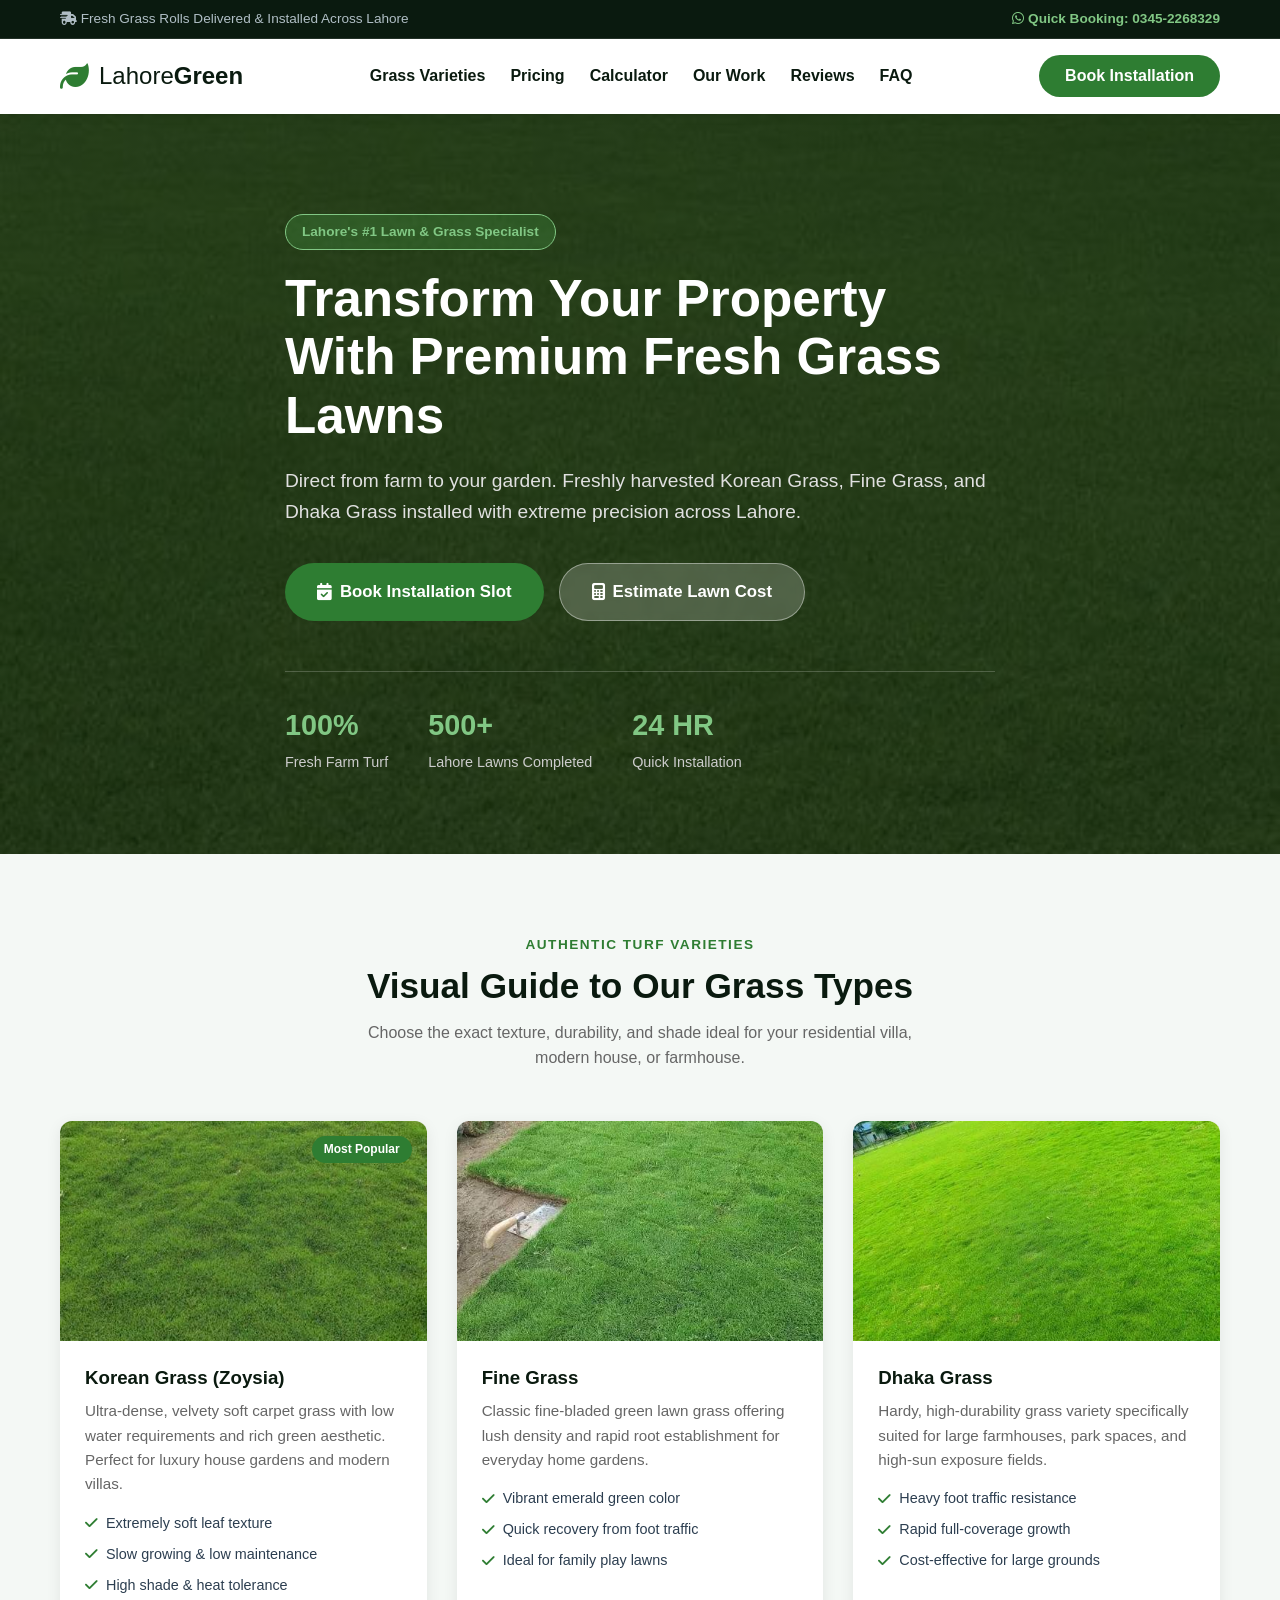
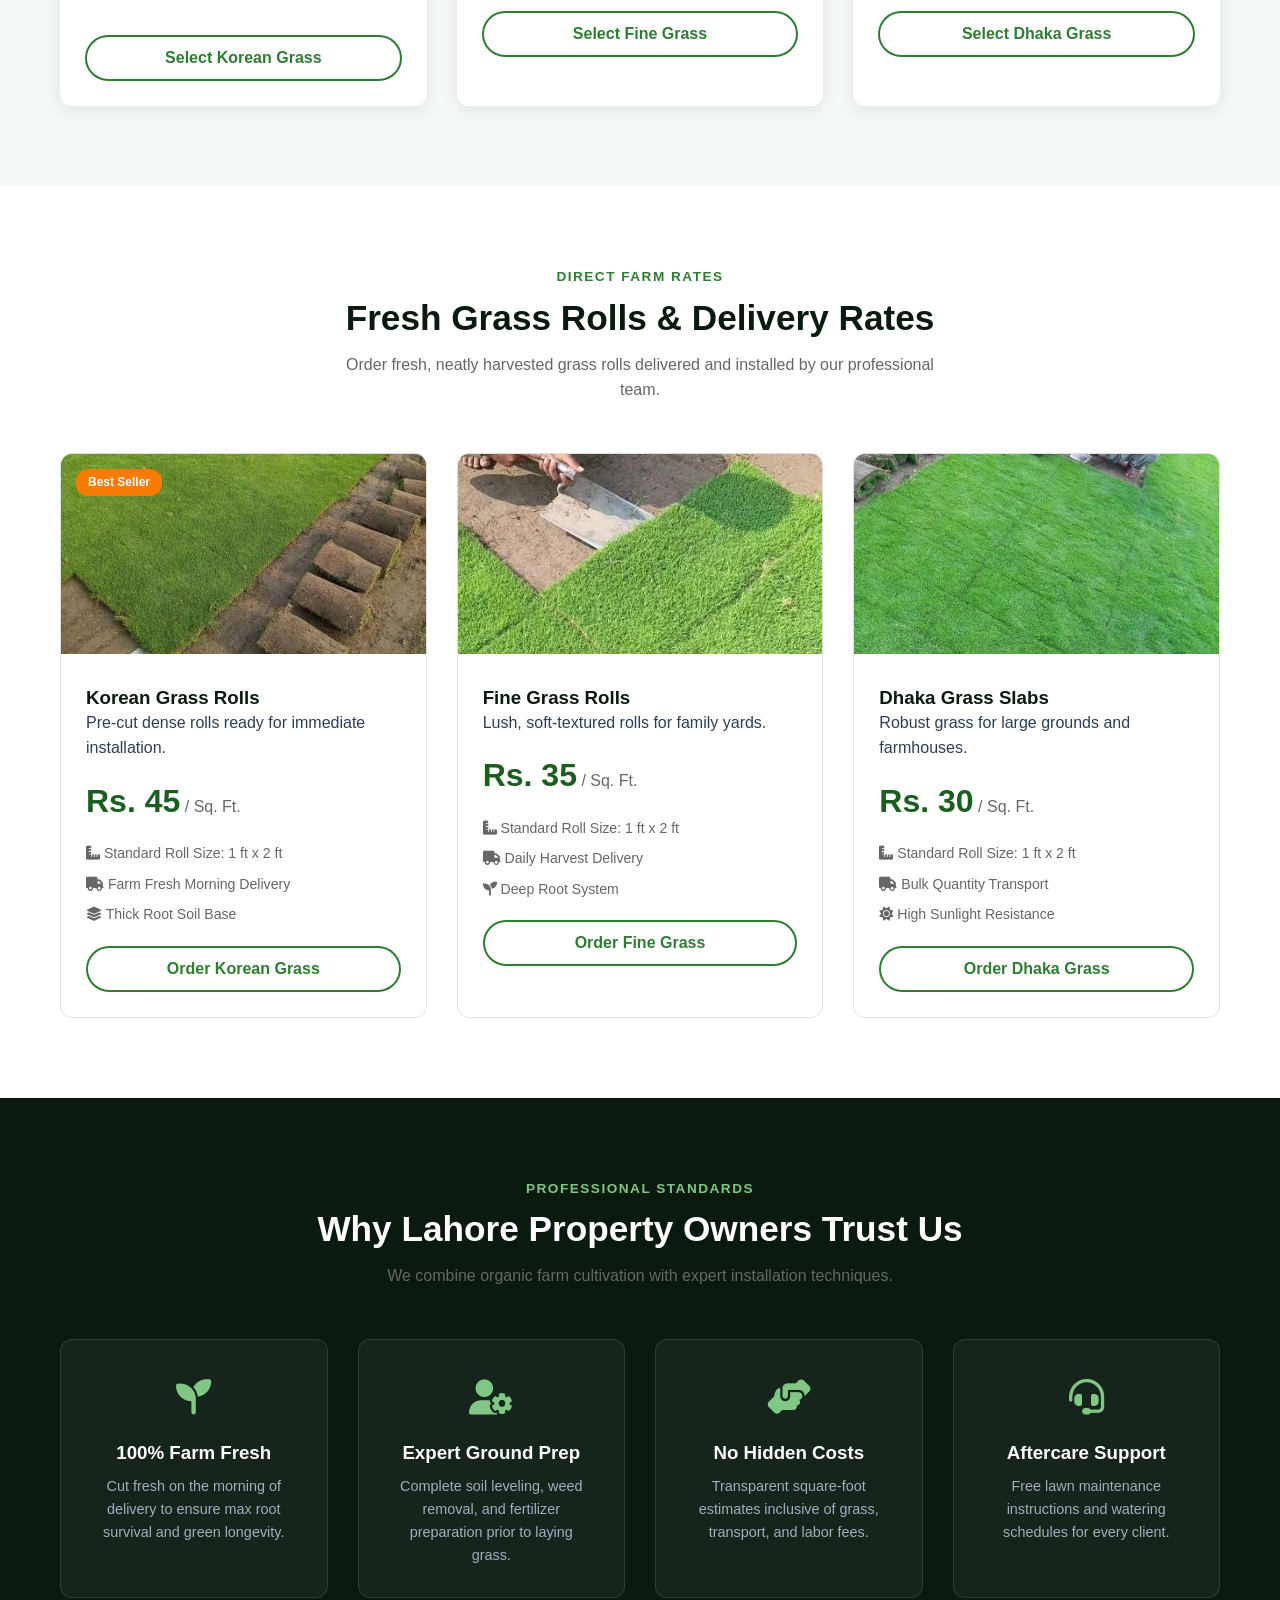
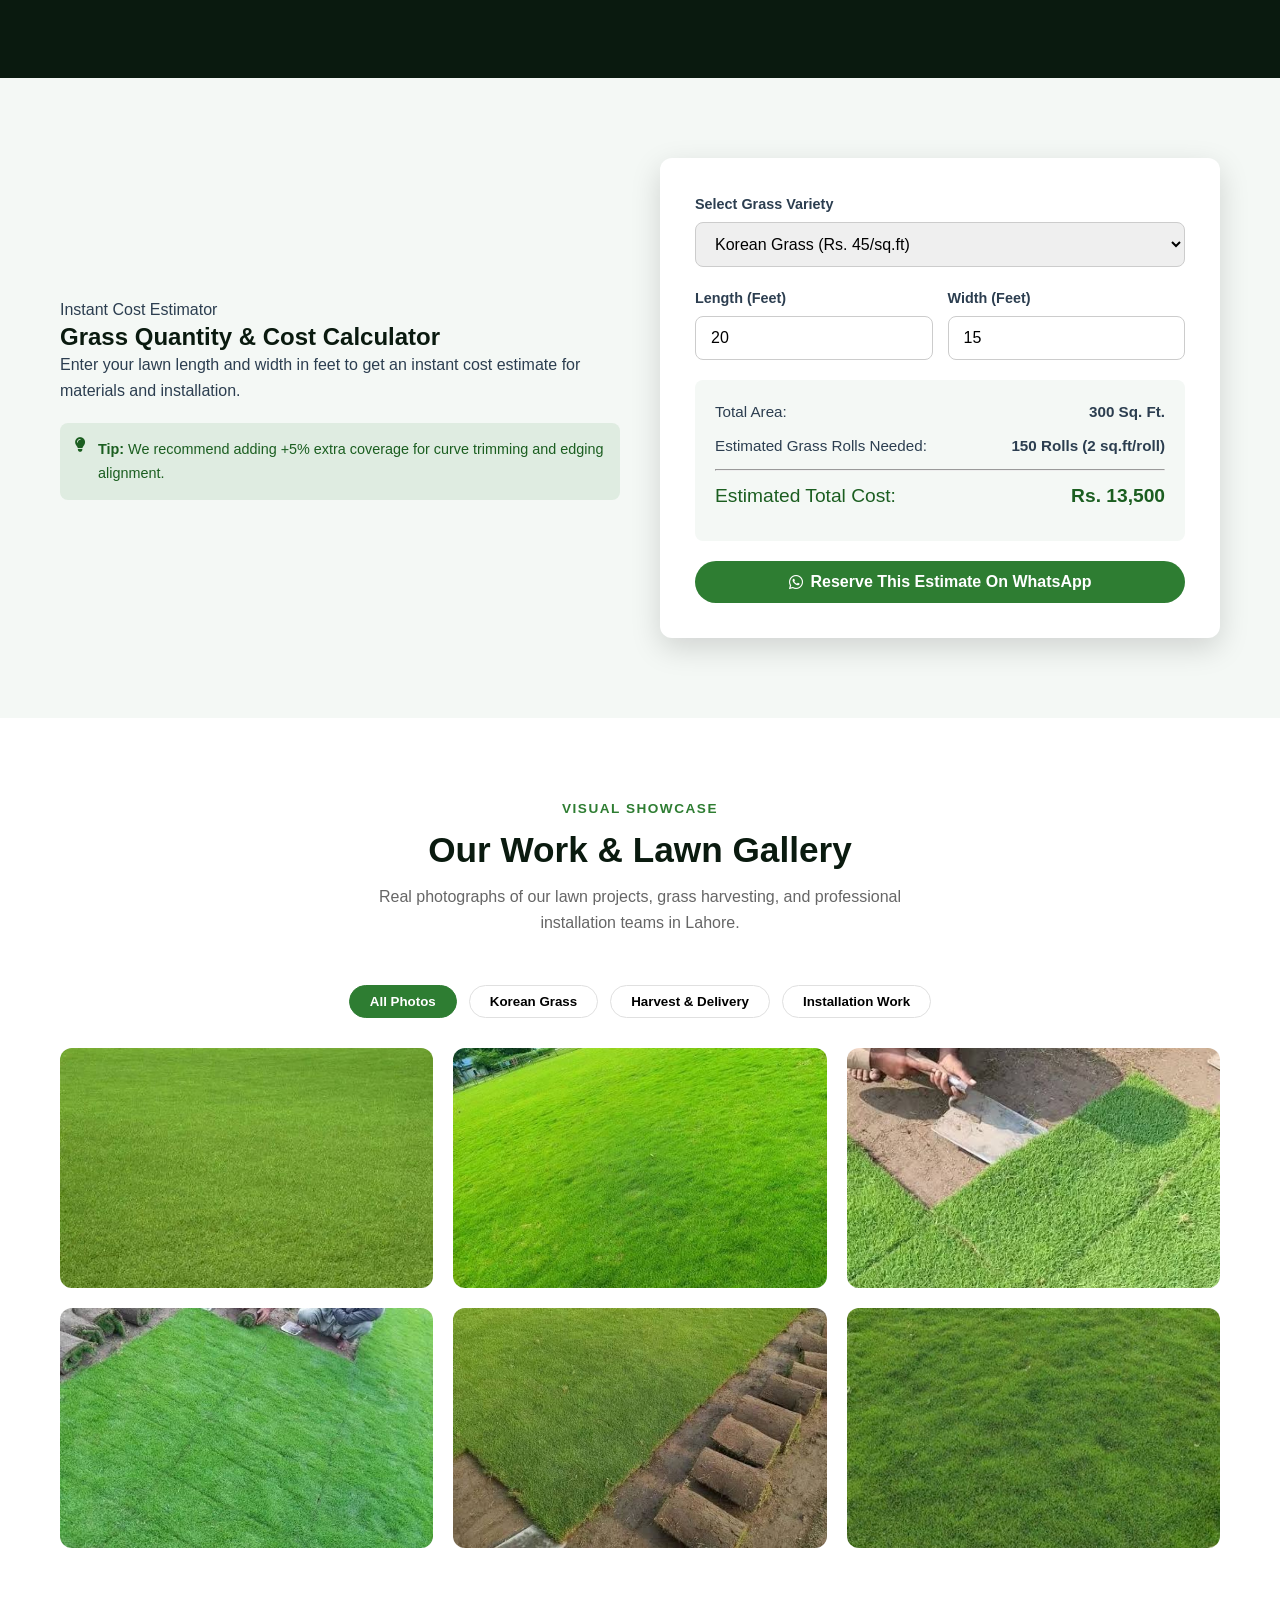
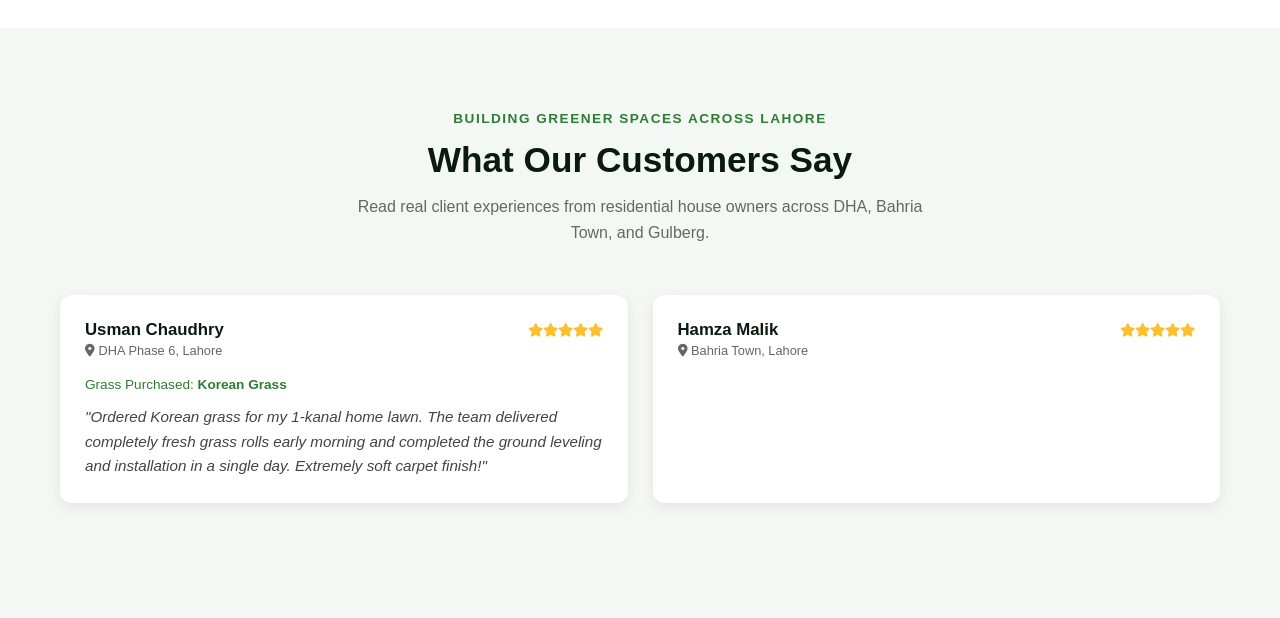
==== commit c980f8d2: "Refactor index.html for improved functionality and layout Updated the HTML structure by modifying bu" ====
--- a/index.html
+++ b/index.html
@@ -5,7 +5,7 @@
   <meta name="viewport" content="width=device-width, initial-scale=1.0">
   <meta name="description" content="Premium Korean Grass, Fine Grass & Dhaka Grass delivery and professional installation across Lahore. Transform your lawn with fresh green grass rolls.">
   <title>Lahore Green Lawns | Premium Korean, Fine & Dhaka Grass</title>
-  
+
   <!-- FontAwesome Icons -->
   <link rel="stylesheet" href="https://cdnjs.cloudflare.com/ajax/libs/font-awesome/6.4.0/css/all.min.css">
   <!-- Custom Stylesheet -->
@@ -40,7 +40,7 @@
 
       <div class="nav-actions">
         <button class="btn btn-primary" onclick="openBookingModal()">Book Installation</button>
-        <button class="hamburger" id="hamburger" aria-label="Toggle Navigation">
+        <button class="hamburger" id="hamburger" onclick="toggleMobileMenu()" aria-label="Toggle Navigation">
           <i class="fa-solid fa-bars"></i>
         </button>
       </div>
@@ -242,16 +242,7 @@
       </div>
     </section>
 
-    <!-- 5. Wide Banner -->
-    <section class="wide-banner" style="background-image: linear-gradient(90deg, rgba(14, 43, 22, 0.9) 0%, rgba(14, 43, 22, 0.4) 100%), url('23497_8986a2.jpg');">
-      <div class="container wide-banner-content">
-        <h2>Experience the Velvet Touch of Korean Grass</h2>
-        <p>Give your home garden a true resort-style finish. Soft, dense, and striking vibrant green year-round.</p>
-        <button class="btn btn-primary" onclick="openBookingModal('Korean Grass')">Schedule Lawn Measurement</button>
-      </div>
-    </section>
-
-    <!-- 6. Quantity & Cost Calculator -->
+    <!-- 5. Cost Calculator Section -->
     <section class="section bg-light" id="calculator">
       <div class="container">
         <div class="calc-wrapper">
@@ -269,7 +260,7 @@
             <form id="calculatorForm" onsubmit="event.preventDefault();">
               <div class="form-group">
                 <label for="grassTypeSelect">Select Grass Variety</label>
-                <select id="grassTypeSelect" class="form-control">
+                <select id="grassTypeSelect" class="form-control" onchange="updateCalculator()">
                   <option value="45">Korean Grass (Rs. 45/sq.ft)</option>
                   <option value="35">Fine Grass (Rs. 35/sq.ft)</option>
                   <option value="30">Dhaka Grass (Rs. 30/sq.ft)</option>
@@ -279,11 +270,11 @@
               <div class="form-row">
                 <div class="form-group">
                   <label for="lawnLength">Length (Feet)</label>
-                  <input type="number" id="lawnLength" class="form-control" placeholder="e.g. 20" min="1" value="20" required>
+                  <input type="number" id="lawnLength" class="form-control" placeholder="e.g. 20" min="1" value="20" oninput="updateCalculator()" required>
                 </div>
                 <div class="form-group">
                   <label for="lawnWidth">Width (Feet)</label>
-                  <input type="number" id="lawnWidth" class="form-control" placeholder="e.g. 15" min="1" value="15" required>
+                  <input type="number" id="lawnWidth" class="form-control" placeholder="e.g. 15" min="1" value="15" oninput="updateCalculator()" required>
                 </div>
               </div>
 
@@ -310,7 +301,7 @@
       </div>
     </section>
 
-    <!-- 7. Gallery Section -->
+    <!-- 6. Gallery Section -->
     <section class="section" id="gallery">
       <div class="container">
         <div class="section-title">
@@ -320,10 +311,10 @@
         </div>
 
         <div class="gallery-filters">
-          <button class="filter-btn active" data-filter="all">All Photos</button>
-          <button class="filter-btn" data-filter="korean">Korean Grass</button>
-          <button class="filter-btn" data-filter="harvest">Harvest & Delivery</button>
-          <button class="filter-btn" data-filter="installation">Installation Work</button>
+          <button class="filter-btn active" onclick="filterGallery('all', this)">All Photos</button>
+          <button class="filter-btn" onclick="filterGallery('korean', this)">Korean Grass</button>
+          <button class="filter-btn" onclick="filterGallery('harvest', this)">Harvest & Delivery</button>
+          <button class="filter-btn" onclick="filterGallery('installation', this)">Installation Work</button>
         </div>
 
         <div class="gallery-grid">
@@ -378,16 +369,7 @@
       </div>
     </section>
 
-    <!-- 8. Booking Banner -->
-    <section class="booking-cta-section">
-      <div class="container text-center">
-        <h2>Ready for a Fresh Lawn Transformation?</h2>
-        <p>Book a free site visit or schedule your installation slot with our expert team in Lahore today.</p>
-        <button class="btn btn-primary btn-lg" onclick="openBookingModal()"><i class="fa-solid fa-calendar-plus"></i> Book Installation Slot Now</button>
-      </div>
-    </section>
-
-    <!-- 9. Customer Reviews -->
+    <!-- 7. Customer Reviews Section -->
     <section class="section bg-light" id="reviews">
       <div class="container">
         <div class="section-title">
@@ -408,4 +390,17 @@
               </div>
             </div>
             <div class="grass-bought">Grass Purchased: <strong>Korean Grass</strong></div>
-            <p
+            <p class="review-text">"Ordered Korean grass for my 1-kanal home lawn. The team delivered completely fresh grass rolls early morning and completed the ground leveling and installation in a single day. Extremely soft carpet finish!"</p>
+          </div>
+
+          <div class="review-card">
+            <div class="review-header">
+              <div>
+                <h4 class="customer-name">Hamza Malik</h4>
+                <span class="customer-location"><i class="fa-solid fa-location-dot"></i> Bahria Town, Lahore</span>
+              </div>
+              <div class="star-rating">
+                <i class="fa-solid fa-star"></i><i class="fa-solid fa-star"></i><i class="fa-solid fa-star"></i><i class="fa-solid fa-star"></i><i class="fa-solid fa-star"></i>
+              </div>
+            </div>
+            <div class="grass-boug
--- a/styles.css
+++ b/styles.css
@@ -63,6 +63,7 @@
 .bg-dark { background-color: var(--dark); }
 .text-white { color: var(--white); }
 .text-white h2, .text-white h3 { color: var(--white); }
+.mt-15 { margin-top: 15px; }
 
 .section {
   padding: 80px 0;
@@ -172,8 +173,8 @@
   gap: 30px;
 }
 
-.grid-3 { grid-template-columns: repeat(auto-fit, minmax(320px, 1fr)); }
-.grid-4 { grid-template-columns: repeat(auto-fit, minmax(240px, 1fr)); }
+.grid-3 { grid-template-columns: repeat(auto-fit, minmax(300px, 1fr)); }
+.grid-4 { grid-template-columns: repeat(auto-fit, minmax(220px, 1fr)); }
 
 /* Top Announcement Bar */
 .top-bar {
@@ -182,6 +183,8 @@
   font-size: 0.85rem;
   padding: 8px 0;
   border-bottom: 1px solid rgba(255, 255, 255, 0.1);
+  position: relative;
+  z-index: 1001;
 }
 
 .top-bar-content {
@@ -200,7 +203,7 @@
   position: sticky;
   top: 0;
   background-color: var(--white);
-  box-shadow: 0 2px 10px rgba(0,0,0,0.05);
+  box-shadow: 0 2px 10px rgba(0,0,0,0.08);
   z-index: 1000;
 }
 
@@ -237,6 +240,12 @@
 
 .nav-link:hover {
   color: var(--primary);
+}
+
+.nav-actions {
+  display: flex;
+  align-items: center;
+  gap: 15px;
 }
 
 .hamburger {
@@ -253,8 +262,8 @@
   background-size: cover;
   background-position: center;
   color: var(--white);
-  padding: 140px 0 100px;
-  min-height: 85vh;
+  padding: 100px 0 80px;
+  min-height: 80vh;
   display: flex;
   align-items: center;
 }
@@ -320,6 +329,8 @@
   overflow: hidden;
   box-shadow: var(--shadow);
   transition: var(--transition);
+  display: flex;
+  flex-direction: column;
 }
 
 .variety-card:hover {
@@ -352,6 +363,9 @@
 
 .card-body {
   padding: 25px;
+  display: flex;
+  flex-direction: column;
+  flex-grow: 1;
 }
 
 .card-body h3 {
@@ -361,6 +375,10 @@
 .card-body p {
   color: var(--gray);
   font-size: 0.95rem;
+  margin-bottom: 15px;
+}
+
+.feature-list {
   margin-bottom: 15px;
 }
 
@@ -744,6 +762,10 @@
   padding: 20px;
 }
 
+.modal.active, .lightbox-modal.active {
+  display: flex;
+}
+
 .modal-content {
   background: var(--white);
   padding: 35px;
@@ -760,6 +782,10 @@
   font-size: 2rem;
   cursor: pointer;
   color: var(--gray);
+}
+
+.lightbox-modal {
+  flex-direction: column;
 }
 
 .lightbox-modal img {
@@ -796,4 +822,4 @@
   .hero h1 { font-size: 2.1rem; }
   .footer-grid { grid-template-columns: 1fr; }
   .top-bar-content { flex-direction: column; text-align: center; gap: 5px; }
-}
+  }
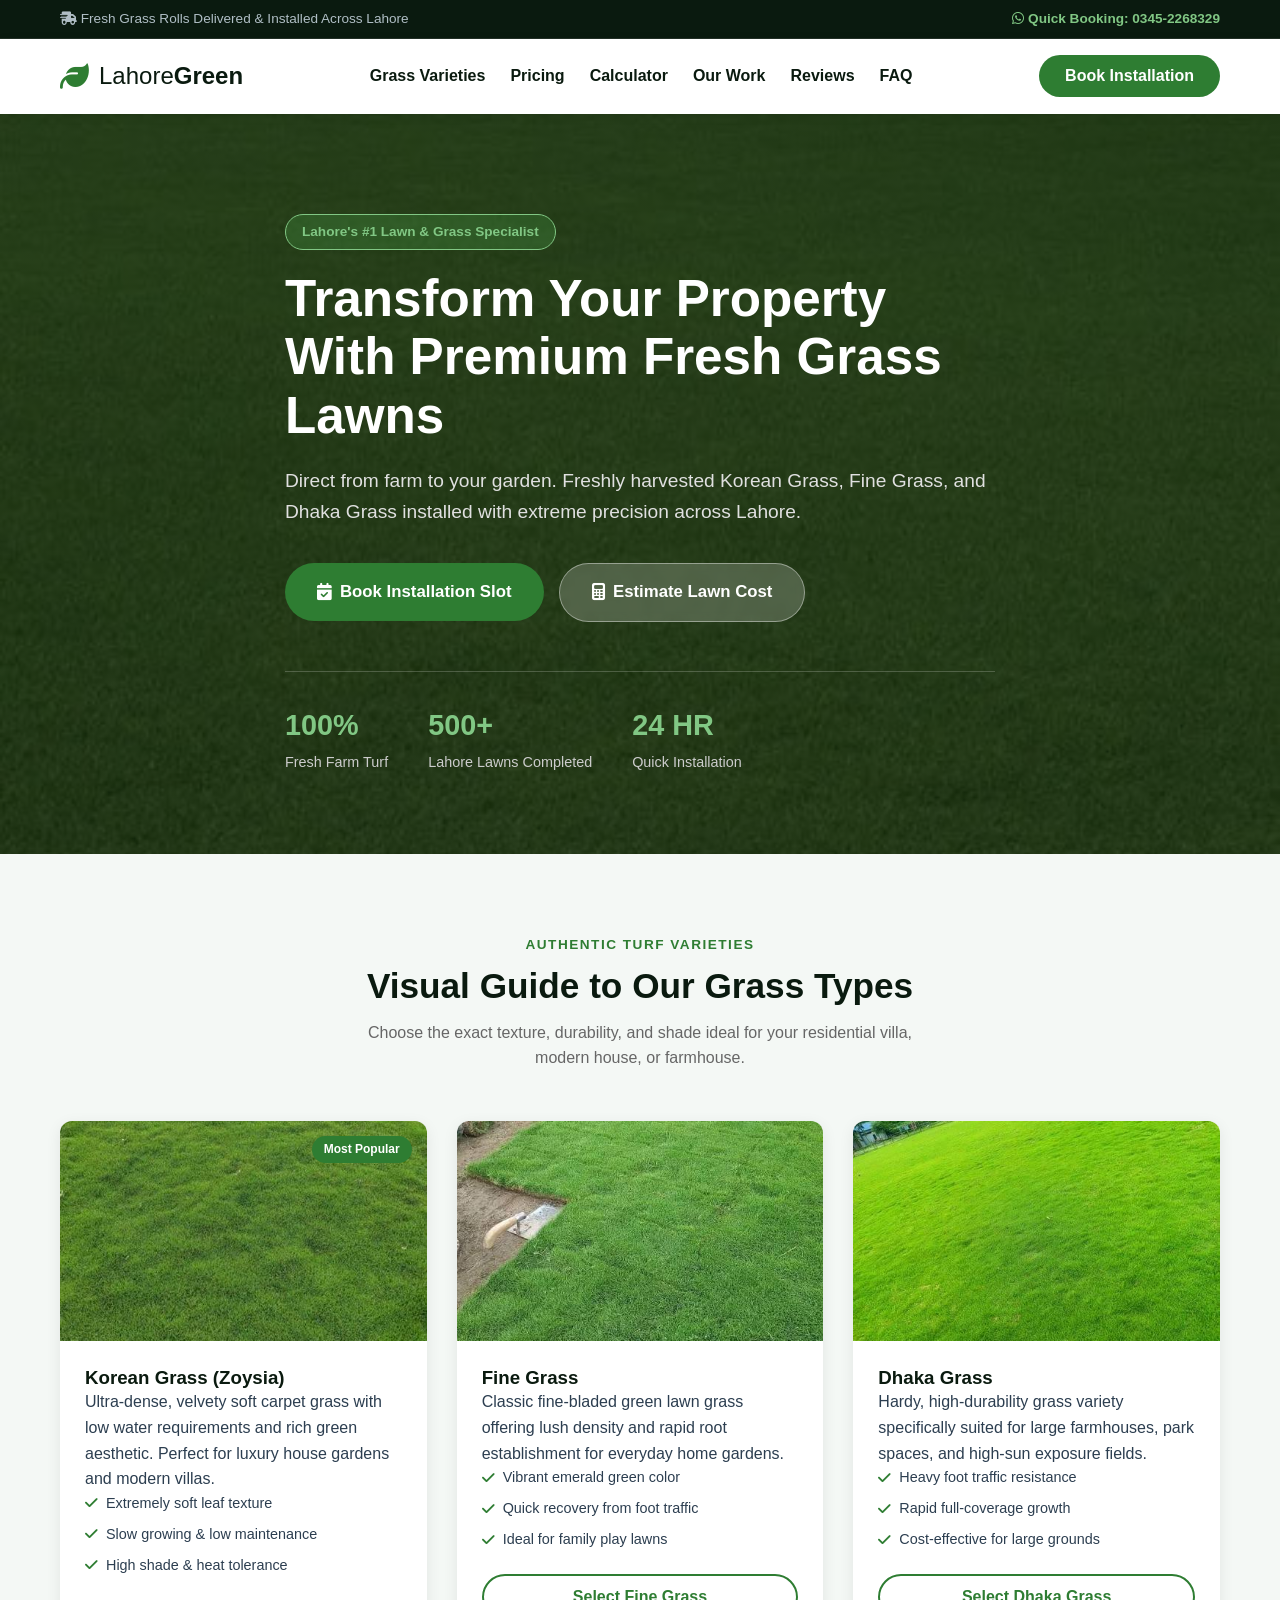
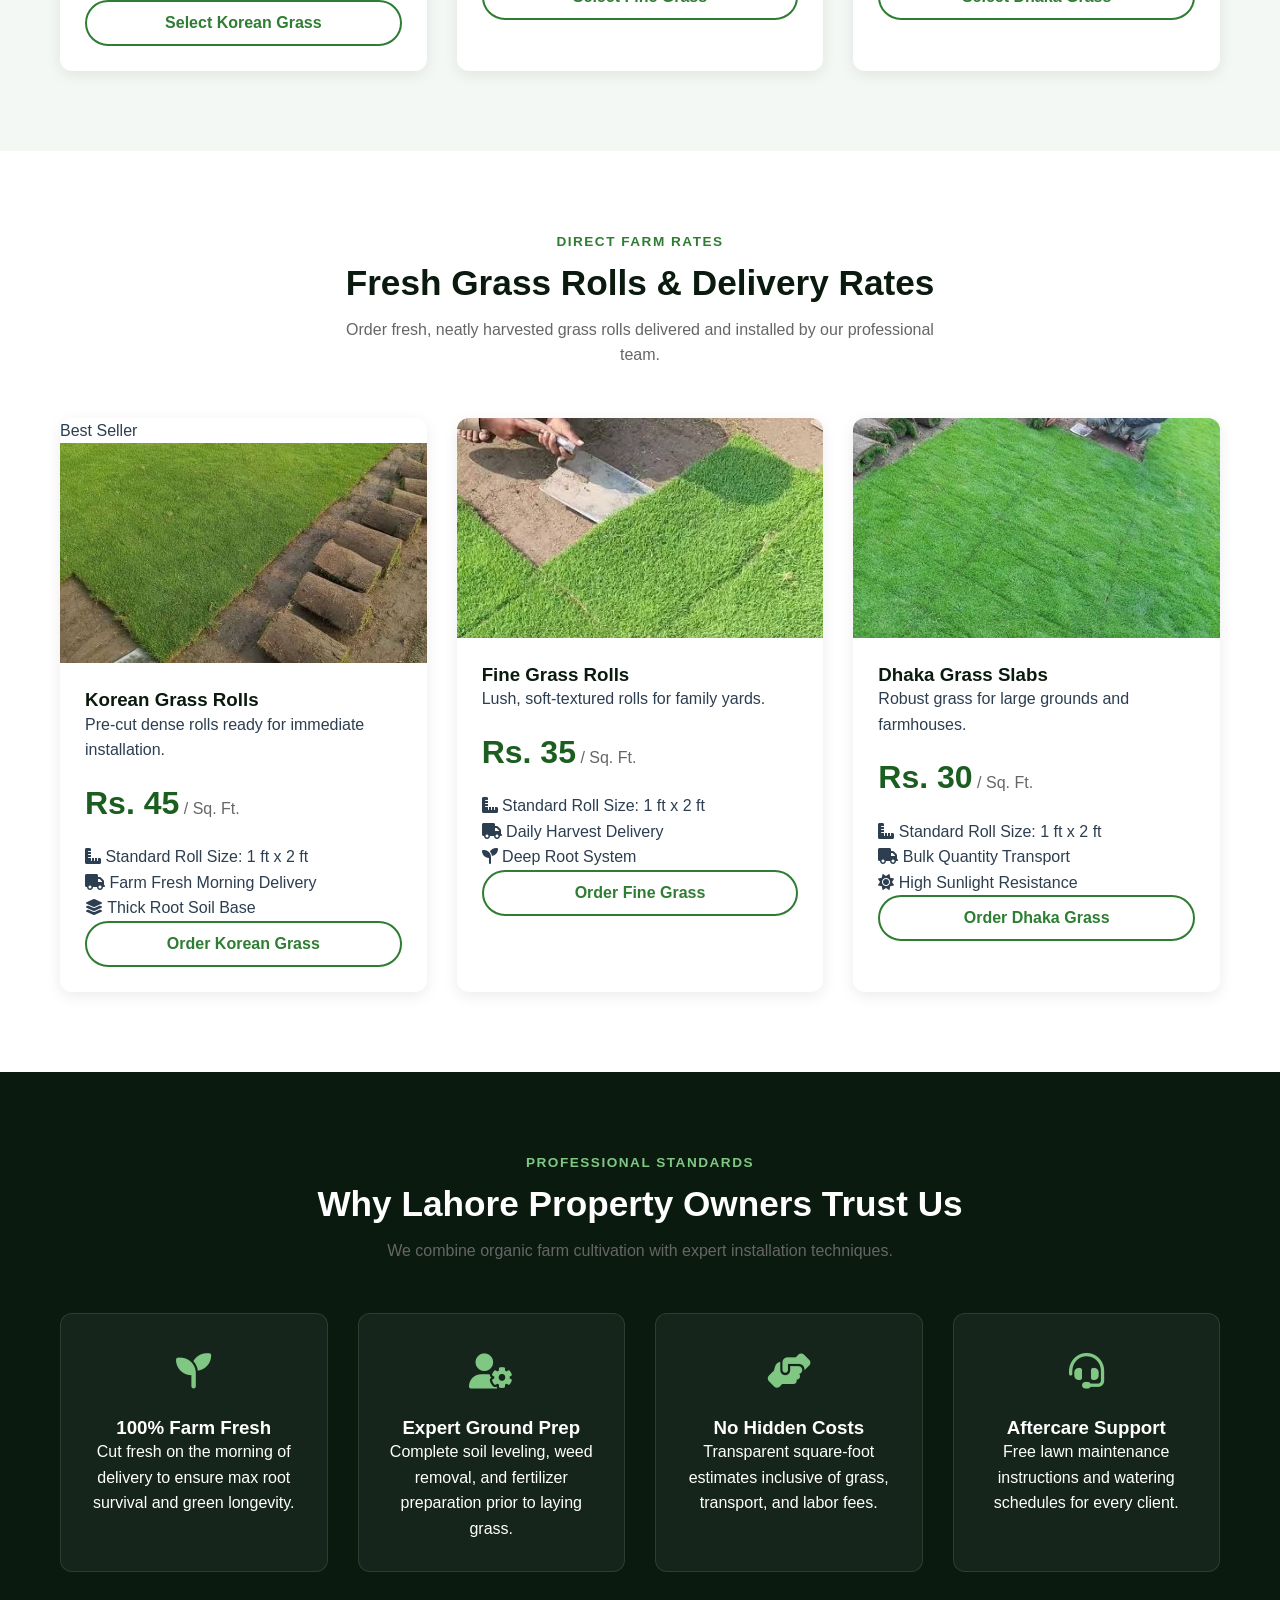
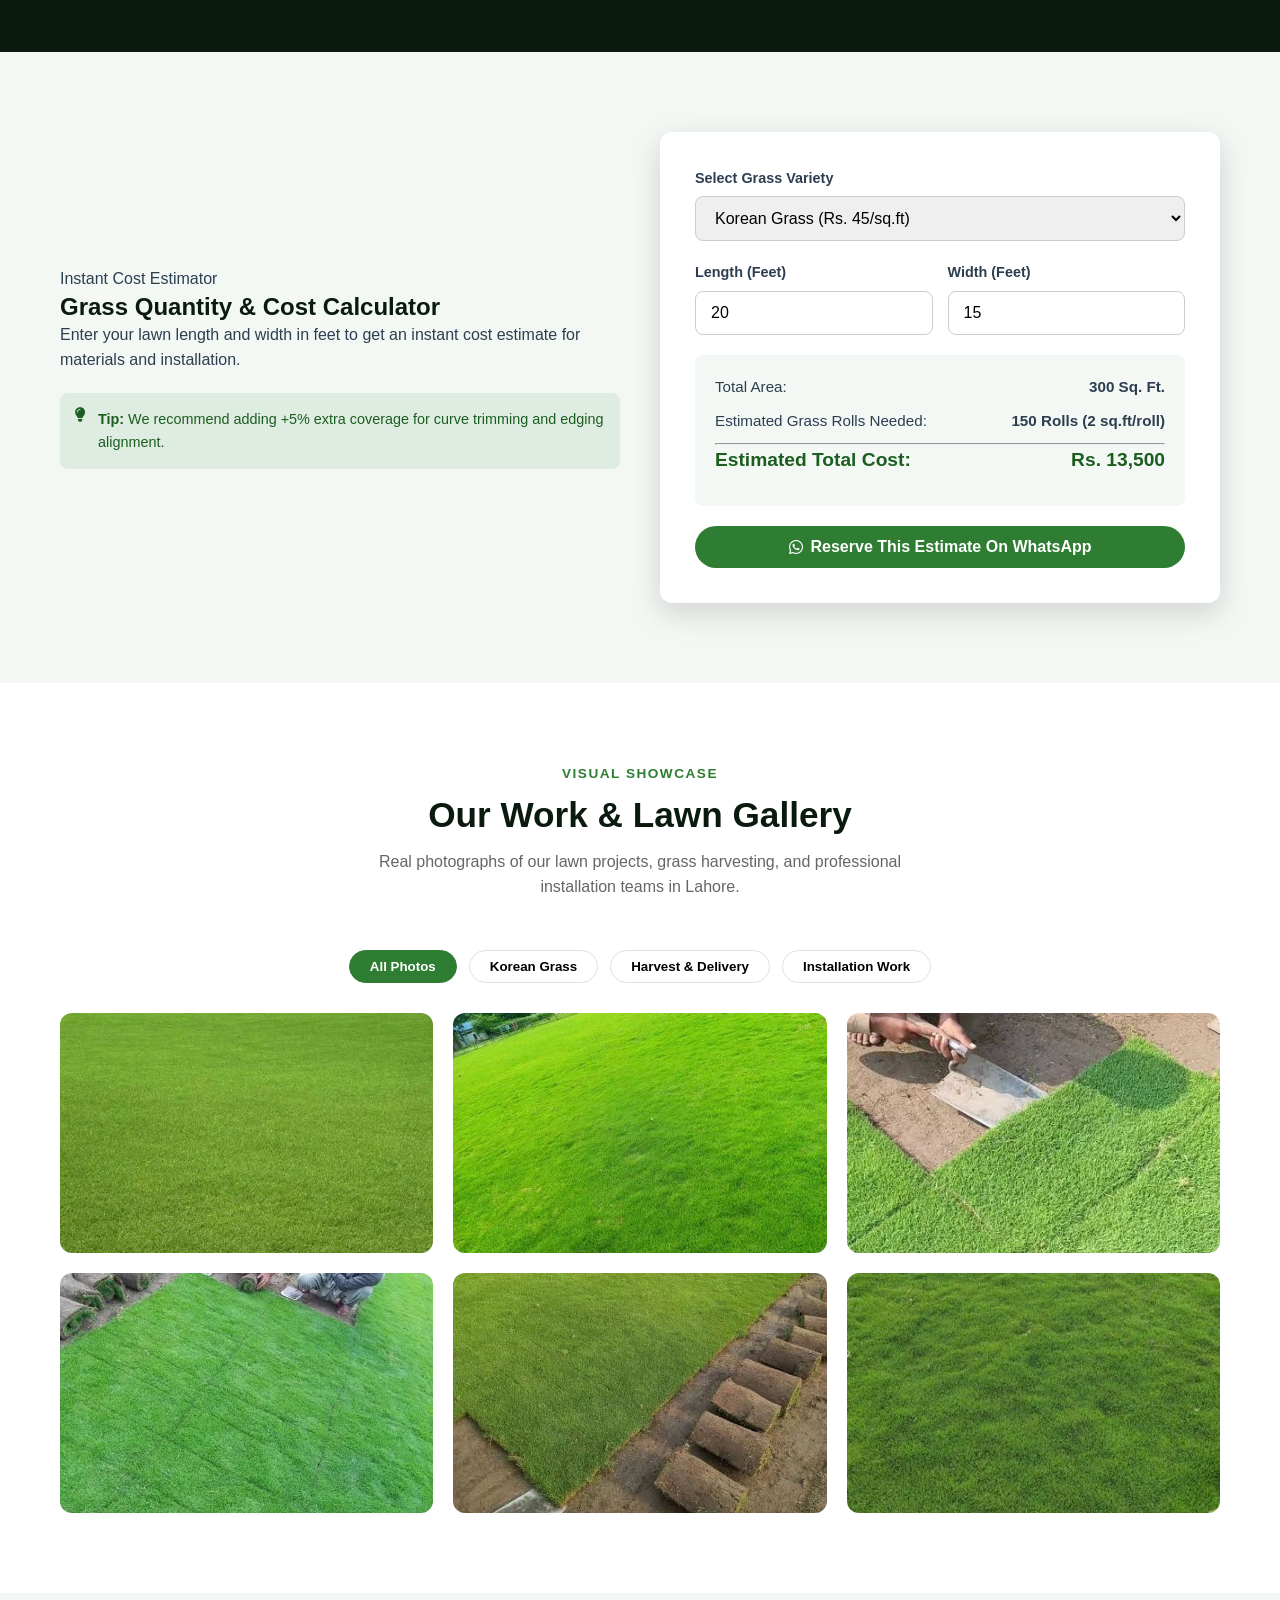
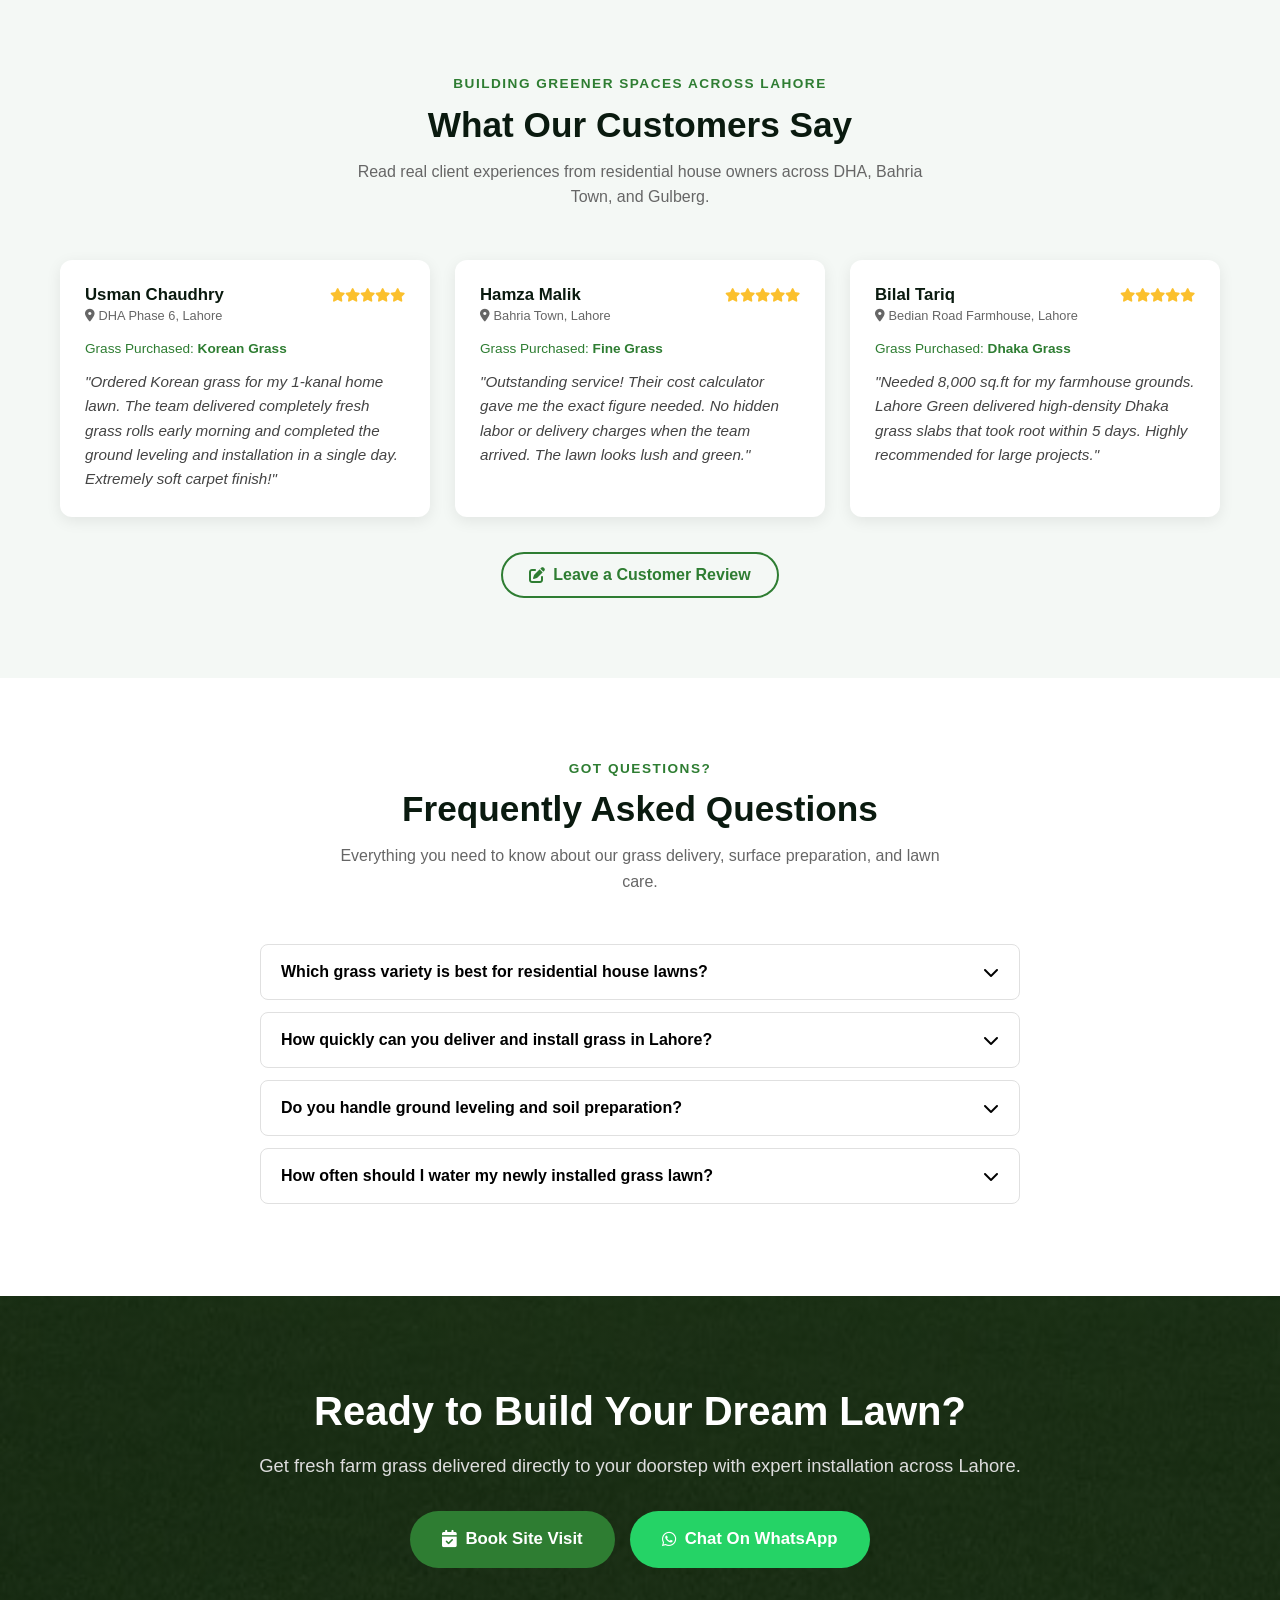
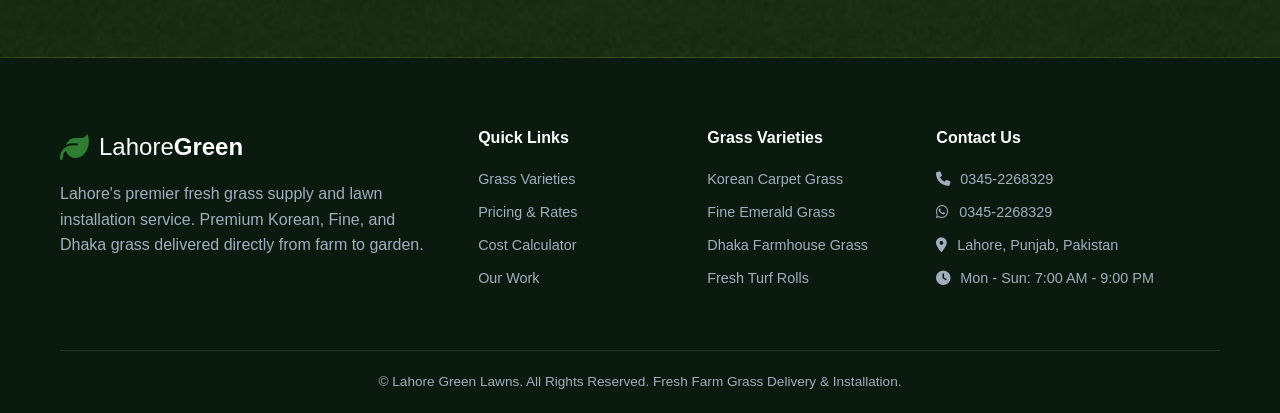
==== commit 019338df: "Rename index(1).html to index.html" ====
--- a/index.html
+++ b/index.html
@@ -403,4 +403,242 @@
                 <i class="fa-solid fa-star"></i><i class="fa-solid fa-star"></i><i class="fa-solid fa-star"></i><i class="fa-solid fa-star"></i><i class="fa-solid fa-star"></i>
               </div>
             </div>
-            <div class="grass-boug
+            <div class="grass-bought">Grass Purchased: <strong>Fine Grass</strong></div>
+            <p class="review-text">"Outstanding service! Their cost calculator gave me the exact figure needed. No hidden labor or delivery charges when the team arrived. The lawn looks lush and green."</p>
+          </div>
+
+          <div class="review-card">
+            <div class="review-header">
+              <div>
+                <h4 class="customer-name">Bilal Tariq</h4>
+                <span class="customer-location"><i class="fa-solid fa-location-dot"></i> Bedian Road Farmhouse, Lahore</span>
+              </div>
+              <div class="star-rating">
+                <i class="fa-solid fa-star"></i><i class="fa-solid fa-star"></i><i class="fa-solid fa-star"></i><i class="fa-solid fa-star"></i><i class="fa-solid fa-star"></i>
+              </div>
+            </div>
+            <div class="grass-bought">Grass Purchased: <strong>Dhaka Grass</strong></div>
+            <p class="review-text">"Needed 8,000 sq.ft for my farmhouse grounds. Lahore Green delivered high-density Dhaka grass slabs that took root within 5 days. Highly recommended for large projects."</p>
+          </div>
+        </div>
+
+        <div class="review-action-container">
+          <button class="btn btn-outline" onclick="openReviewModal()"><i class="fa-solid fa-pen-to-square"></i> Leave a Customer Review</button>
+        </div>
+      </div>
+    </section>
+
+    <!-- 8. FAQ Section -->
+    <section class="section" id="faq">
+      <div class="container medium">
+        <div class="section-title">
+          <span class="subheading">Got Questions?</span>
+          <h2>Frequently Asked Questions</h2>
+          <p>Everything you need to know about our grass delivery, surface preparation, and lawn care.</p>
+        </div>
+
+        <div class="accordion">
+          <div class="accordion-item">
+            <button class="accordion-header" onclick="toggleAccordion(this)">
+              <span>Which grass variety is best for residential house lawns?</span>
+              <i class="fa-solid fa-chevron-down"></i>
+            </button>
+            <div class="accordion-content">
+              <p>Korean Grass is our top recommendation for modern residential villas because of its ultra-dense, velvety soft carpet feel, low maintenance, and vibrant year-round look. Fine Grass is another great option for active family yards with children.</p>
+            </div>
+          </div>
+
+          <div class="accordion-item">
+            <button class="accordion-header" onclick="toggleAccordion(this)">
+              <span>How quickly can you deliver and install grass in Lahore?</span>
+              <i class="fa-solid fa-chevron-down"></i>
+            </button>
+            <div class="accordion-content">
+              <p>We offer 24 to 48-hour delivery across all areas of Lahore including DHA, Bahria Town, Gulberg, Johar Town, and Lake City. Grass is freshly harvested on the morning of delivery for maximum root survival.</p>
+            </div>
+          </div>
+
+          <div class="accordion-item">
+            <button class="accordion-header" onclick="toggleAccordion(this)">
+              <span>Do you handle ground leveling and soil preparation?</span>
+              <i class="fa-solid fa-chevron-down"></i>
+            </button>
+            <div class="accordion-content">
+              <p>Yes! Our professional installation service includes site cleaning, weed removal, soil tilling, leveling, and applying essential organic root fertilizers before laying the fresh grass rolls.</p>
+            </div>
+          </div>
+
+          <div class="accordion-item">
+            <button class="accordion-header" onclick="toggleAccordion(this)">
+              <span>How often should I water my newly installed grass lawn?</span>
+              <i class="fa-solid fa-chevron-down"></i>
+            </button>
+            <div class="accordion-content">
+              <p>Newly laid grass should be watered thoroughly twice daily (early morning and late afternoon) for the first 10-14 days until roots firmly bond with the base soil. We provide a full care guide upon completion.</p>
+            </div>
+          </div>
+        </div>
+      </div>
+    </section>
+
+    <!-- 9. Final Banner -->
+    <section class="final-banner" style="background-image: linear-gradient(rgba(10, 26, 15, 0.85), rgba(10, 26, 15, 0.85)), url('23497_8986a2.jpg');">
+      <div class="container text-center">
+        <h2>Ready to Build Your Dream Lawn?</h2>
+        <p>Get fresh farm grass delivered directly to your doorstep with expert installation across Lahore.</p>
+        <div class="final-buttons">
+          <button class="btn btn-primary btn-lg" onclick="openBookingModal()"><i class="fa-solid fa-calendar-check"></i> Book Site Visit</button>
+          <a href="https://wa.me/923452268329" target="_blank" class="btn btn-whatsapp btn-lg"><i class="fa-brands fa-whatsapp"></i> Chat On WhatsApp</a>
+        </div>
+      </div>
+    </section>
+  </main>
+
+  <!-- Footer -->
+  <footer class="footer">
+    <div class="container">
+      <div class="footer-grid">
+        <div class="footer-col">
+          <a href="#" class="logo footer-logo">
+            <i class="fa-solid fa-leaf logo-icon"></i>
+            <span>Lahore<strong>Green</strong></span>
+          </a>
+          <p class="mt-15">Lahore's premier fresh grass supply and lawn installation service. Premium Korean, Fine, and Dhaka grass delivered directly from farm to garden.</p>
+        </div>
+
+        <div class="footer-col">
+          <h4>Quick Links</h4>
+          <ul>
+            <li><a href="#varieties">Grass Varieties</a></li>
+            <li><a href="#products">Pricing & Rates</a></li>
+            <li><a href="#calculator">Cost Calculator</a></li>
+            <li><a href="#gallery">Our Work</a></li>
+          </ul>
+        </div>
+
+        <div class="footer-col">
+          <h4>Grass Varieties</h4>
+          <ul>
+            <li><a href="#varieties">Korean Carpet Grass</a></li>
+            <li><a href="#varieties">Fine Emerald Grass</a></li>
+            <li><a href="#varieties">Dhaka Farmhouse Grass</a></li>
+            <li><a href="#products">Fresh Turf Rolls</a></li>
+          </ul>
+        </div>
+
+        <div class="footer-col">
+          <h4>Contact Us</h4>
+          <ul class="contact-list">
+            <li><i class="fa-solid fa-phone"></i> <span>0345-2268329</span></li>
+            <li><i class="fa-brands fa-whatsapp"></i> <span>0345-2268329</span></li>
+            <li><i class="fa-solid fa-location-dot"></i> <span>Lahore, Punjab, Pakistan</span></li>
+            <li><i class="fa-solid fa-clock"></i> <span>Mon - Sun: 7:00 AM - 9:00 PM</span></li>
+          </ul>
+        </div>
+      </div>
+
+      <div class="footer-bottom">
+        <p>&copy; Lahore Green Lawns. All Rights Reserved. Fresh Farm Grass Delivery & Installation.</p>
+      </div>
+    </div>
+  </footer>
+
+  <!-- Booking Modal -->
+  <div class="modal" id="bookingModal">
+    <div class="modal-content">
+      <span class="close-modal" onclick="closeBookingModal()">&times;</span>
+      <h3>Book Grass Installation</h3>
+      <p style="margin-bottom: 20px; font-size: 0.9rem; color: var(--gray);">Fill out details below to reserve your installation slot via WhatsApp.</p>
+      
+      <form onsubmit="handleBookingSubmit(event)">
+        <div class="form-group">
+          <label for="modalName">Full Name</label>
+          <input type="text" id="modalName" class="form-control" placeholder="e.g. Ali Khan" required>
+        </div>
+
+        <div class="form-group">
+          <label for="modalPhone">Phone / WhatsApp Number</label>
+          <input type="tel" id="modalPhone" class="form-control" placeholder="03XX-XXXXXXX" required>
+        </div>
+
+        <div class="form-group">
+          <label for="modalLocation">Area / Society in Lahore</label>
+          <input type="text" id="modalLocation" class="form-control" placeholder="e.g. DHA Phase 5 / Bahria Town" required>
+        </div>
+
+        <div class="form-group">
+          <label for="modalGrassSelect">Grass Variety</label>
+          <select id="modalGrassSelect" class="form-control">
+            <option value="Korean Grass">Korean Grass (Rs. 45/sq.ft)</option>
+            <option value="Fine Grass">Fine Grass (Rs. 35/sq.ft)</option>
+            <option value="Dhaka Grass">Dhaka Grass (Rs. 30/sq.ft)</option>
+          </select>
+        </div>
+
+        <div class="form-group">
+          <label for="modalAreaInput">Approximate Lawn Size (Sq. Ft.)</label>
+          <input type="number" id="modalAreaInput" class="form-control" placeholder="e.g. 500">
+        </div>
+
+        <button type="submit" class="btn btn-primary full-width"><i class="fa-brands fa-whatsapp"></i> Confirm Booking On WhatsApp</button>
+      </form>
+    </div>
+  </div>
+
+  <!-- Review Modal -->
+  <div class="modal" id="reviewModal">
+    <div class="modal-content">
+      <span class="close-modal" onclick="closeReviewModal()">&times;</span>
+      <h3>Leave a Review</h3>
+      <p style="margin-bottom: 20px; font-size: 0.9rem; color: var(--gray);">Share your lawn transformation experience with us!</p>
+      
+      <form id="reviewForm" onsubmit="handleReviewSubmit(event)">
+        <div class="form-group">
+          <label for="revName">Your Name</label>
+          <input type="text" id="revName" class="form-control" placeholder="e.g. Ahmed Raza" required>
+        </div>
+
+        <div class="form-group">
+          <label for="revLocation">Location / Society</label>
+          <input type="text" id="revLocation" class="form-control" placeholder="e.g. Johar Town, Lahore">
+        </div>
+
+        <div class="form-group">
+          <label for="revGrass">Grass Variety Purchased</label>
+          <select id="revGrass" class="form-control">
+            <option value="Korean Grass">Korean Grass</option>
+            <option value="Fine Grass">Fine Grass</option>
+            <option value="Dhaka Grass">Dhaka Grass</option>
+          </select>
+        </div>
+
+        <div class="form-group">
+          <label for="revRating">Rating</label>
+          <select id="revRating" class="form-control">
+            <option value="5">5 Stars (Excellent)</option>
+            <option value="4">4 Stars (Very Good)</option>
+            <option value="3">3 Stars (Good)</option>
+          </select>
+        </div>
+
+        <div class="form-group">
+          <label for="revText">Your Review</label>
+          <textarea id="revText" class="form-control" rows="3" placeholder="Tell us about the grass quality and installation..." required></textarea>
+        </div>
+
+        <button type="submit" class="btn btn-primary full-width">Submit Review</button>
+      </form>
+    </div>
+  </div>
+
+  <!-- Lightbox Modal -->
+  <div class="lightbox-modal" id="lightboxModal">
+    <span class="close-lightbox" onclick="closeLightbox()">&times;</span>
+    <img id="lightboxImg" src="" alt="Enlarged Lawn Photo">
+    <div id="lightboxCaption" class="lightbox-caption"></div>
+  </div>
+
+  <!-- JavaScript Link -->
+  <script src="script.js"></script>
+</body>
+</html>
--- a/styles.css
+++ b/styles.css
@@ -1,4 +1,4 @@
-/* Base Variables & Theme Styling */
+/* Base Variables & Modern Theme */
 :root {
   --primary: #2e7d32;
   --primary-dark: #1b5e20;
@@ -42,7 +42,6 @@
   max-width: 800px;
 }
 
-/* Typography & General Classes */
 h1, h2, h3, h4 {
   font-weight: 700;
   color: var(--dark);
@@ -99,7 +98,6 @@
   margin: 0 auto;
 }
 
-/* Buttons & Inputs */
 .btn {
   display: inline-flex;
   align-items: center;
@@ -167,7 +165,6 @@
   width: 100%;
 }
 
-/* Layout Grids */
 .grid {
   display: grid;
   gap: 30px;
@@ -176,15 +173,13 @@
 .grid-3 { grid-template-columns: repeat(auto-fit, minmax(300px, 1fr)); }
 .grid-4 { grid-template-columns: repeat(auto-fit, minmax(220px, 1fr)); }
 
-/* Top Announcement Bar */
+/* Announcement Bar */
 .top-bar {
   background-color: var(--dark);
   color: #b0bec5;
   font-size: 0.85rem;
   padding: 8px 0;
   border-bottom: 1px solid rgba(255, 255, 255, 0.1);
-  position: relative;
-  z-index: 1001;
 }
 
 .top-bar-content {
@@ -198,7 +193,7 @@
   font-weight: 600;
 }
 
-/* Header & Navigation */
+/* Navbar Navigation */
 .navbar {
   position: sticky;
   top: 0;
@@ -257,7 +252,7 @@
   cursor: pointer;
 }
 
-/* Full-Screen Hero Section */
+/* Hero Section */
 .hero {
   background-size: cover;
   background-position: center;
@@ -322,8 +317,8 @@
   color: #ccc;
 }
 
-/* Grass Variety Cards */
-.variety-card {
+/* Varieties & Products */
+.variety-card, .product-card {
   background: var(--white);
   border-radius: var(--radius);
   overflow: hidden;
@@ -333,7 +328,7 @@
   flex-direction: column;
 }
 
-.variety-card:hover {
+.variety-card:hover, .product-card:hover {
   transform: translateY(-5px);
   box-shadow: var(--shadow-lg);
 }
@@ -343,9 +338,9 @@
   height: 220px;
 }
 
-.card-image img {
+.card-image img, .product-img {
   width: 100%;
-  height: 100%;
+  height: 220px;
   object-fit: cover;
 }
 
@@ -361,25 +356,11 @@
   font-weight: 700;
 }
 
-.card-body {
+.card-body, .product-info {
   padding: 25px;
   display: flex;
   flex-direction: column;
   flex-grow: 1;
-}
-
-.card-body h3 {
-  margin-bottom: 10px;
-}
-
-.card-body p {
-  color: var(--gray);
-  font-size: 0.95rem;
-  margin-bottom: 15px;
-}
-
-.feature-list {
-  margin-bottom: 15px;
 }
 
 .feature-list li {
@@ -390,73 +371,13 @@
   gap: 8px;
 }
 
-.feature-list li i {
-  color: var(--primary);
-}
-
-/* Product & Pricing Cards */
-.product-card {
-  background: var(--white);
-  border: 1px solid var(--gray-light);
-  border-radius: var(--radius);
-  overflow: hidden;
-  position: relative;
-  transition: var(--transition);
-}
-
-.product-card:hover {
-  border-color: var(--primary);
-  box-shadow: var(--shadow-lg);
-}
-
-.product-badge {
-  position: absolute;
-  top: 15px;
-  left: 15px;
-  background-color: #f57c00;
-  color: white;
-  padding: 4px 12px;
-  border-radius: 12px;
-  font-size: 0.75rem;
-  font-weight: 700;
-  z-index: 2;
-}
-
-.product-img {
-  width: 100%;
-  height: 200px;
-  object-fit: cover;
-}
-
-.product-info {
-  padding: 25px;
-}
-
-.price-box {
-  margin: 15px 0;
-}
-
-.price-box .price {
-  font-size: 2rem;
-  font-weight: 800;
-  color: var(--primary-dark);
-}
-
-.price-box .unit {
-  color: var(--gray);
-}
-
-.product-specs {
-  margin-bottom: 20px;
-}
-
-.product-specs li {
-  font-size: 0.88rem;
-  color: var(--gray);
-  margin-bottom: 8px;
-}
-
-/* Why Choose Us Feature Boxes */
+.feature-list li i { color: var(--primary); }
+
+.price-box { margin: 15px 0; }
+.price-box .price { font-size: 2rem; font-weight: 800; color: var(--primary-dark); }
+.price-box .unit { color: var(--gray); }
+
+/* Feature Boxes */
 .feature-box {
   background-color: rgba(255,255,255,0.05);
   border: 1px solid rgba(255,255,255,0.1);
@@ -469,39 +390,6 @@
   font-size: 2.2rem;
   color: var(--accent);
   margin-bottom: 15px;
-}
-
-.feature-box h3 {
-  margin-bottom: 10px;
-}
-
-.feature-box p {
-  color: #a0aec0;
-  font-size: 0.9rem;
-}
-
-/* Immersive Wide Banner */
-.wide-banner {
-  background-size: cover;
-  background-position: center;
-  padding: 100px 0;
-  color: var(--white);
-}
-
-.wide-banner-content {
-  max-width: 650px;
-}
-
-.wide-banner h2 {
-  color: var(--white);
-  font-size: 2.5rem;
-  margin-bottom: 15px;
-}
-
-.wide-banner p {
-  font-size: 1.1rem;
-  margin-bottom: 25px;
-  color: #e0e0e0;
 }
 
 /* Calculator Section */
@@ -530,30 +418,10 @@
   box-shadow: var(--shadow-lg);
 }
 
-.form-group {
-  margin-bottom: 20px;
-}
-
-.form-group label {
-  display: block;
-  font-weight: 600;
-  margin-bottom: 6px;
-  font-size: 0.9rem;
-}
-
-.form-control {
-  width: 100%;
-  padding: 12px 15px;
-  border: 1px solid #ccc;
-  border-radius: 8px;
-  font-size: 1rem;
-}
-
-.form-row {
-  display: grid;
-  grid-template-columns: 1fr 1fr;
-  gap: 15px;
-}
+.form-group { margin-bottom: 20px; }
+.form-group label { display: block; font-weight: 600; margin-bottom: 6px; font-size: 0.9rem; }
+.form-control { width: 100%; padding: 12px 15px; border: 1px solid #ccc; border-radius: 8px; font-size: 1rem; }
+.form-row { display: grid; grid-template-columns: 1fr 1fr; gap: 15px; }
 
 .calc-result-box {
   background-color: var(--light);
@@ -562,20 +430,10 @@
   margin-bottom: 20px;
 }
 
-.result-row {
-  display: flex;
-  justify-content: space-between;
-  margin-bottom: 10px;
-  font-size: 0.95rem;
-}
-
-.result-row.total {
-  font-size: 1.2rem;
-  color: var(--primary-dark);
-  margin-top: 10px;
-}
-
-/* Gallery Section */
+.result-row { display: flex; justify-content: space-between; margin-bottom: 10px; font-size: 0.95rem; }
+.result-row.total { font-size: 1.2rem; color: var(--primary-dark); font-weight: 700; }
+
+/* Gallery Filter */
 .gallery-filters {
   display: flex;
   justify-content: center;
@@ -613,11 +471,7 @@
   height: 240px;
 }
 
-.gallery-item img {
-  width: 100%;
-  height: 100%;
-  object-fit: cover;
-}
+.gallery-item img { width: 100%; height: 100%; object-fit: cover; }
 
 .gallery-overlay {
   position: absolute;
@@ -633,24 +487,7 @@
   cursor: pointer;
 }
 
-.gallery-item:hover .gallery-overlay {
-  opacity: 1;
-}
-
-.gallery-overlay i {
-  font-size: 2rem;
-  margin-bottom: 8px;
-}
-
-/* Booking CTA Section */
-.booking-cta-section {
-  background-color: var(--primary-dark);
-  color: var(--white);
-  padding: 70px 0;
-}
-
-.booking-cta-section h2 { color: var(--white); font-size: 2.3rem; margin-bottom: 15px; }
-.booking-cta-section p { font-size: 1.1rem; margin-bottom: 25px; color: #ccc; }
+.gallery-item:hover .gallery-overlay { opacity: 1; }
 
 /* Reviews Section */
 .reviews-grid {
@@ -667,12 +504,7 @@
   box-shadow: var(--shadow);
 }
 
-.review-header {
-  display: flex;
-  justify-content: space-between;
-  margin-bottom: 12px;
-}
-
+.review-header { display: flex; justify-content: space-between; margin-bottom: 12px; }
 .customer-name { font-size: 1.05rem; }
 .customer-location { font-size: 0.8rem; color: var(--gray); display: block; }
 .star-rating { color: #fbc02d; font-size: 0.85rem; }
@@ -710,13 +542,8 @@
   font-size: 0.95rem;
 }
 
-.accordion-item.active .accordion-content {
-  display: block;
-}
-
-.accordion-item.active .accordion-header i {
-  transform: rotate(180deg);
-}
+.accordion-item.active .accordion-content { display: block; }
+.accordion-item.active .accordion-header i { transform: rotate(180deg); }
 
 /* Final Banner */
 .final-banner {
@@ -762,9 +589,7 @@
   padding: 20px;
 }
 
-.modal.active, .lightbox-modal.active {
-  display: flex;
-}
+.modal.active, .lightbox-modal.active { display: flex; }
 
 .modal-content {
   background: var(--white);
@@ -784,25 +609,12 @@
   color: var(--gray);
 }
 
-.lightbox-modal {
-  flex-direction: column;
-}
-
-.lightbox-modal img {
-  max-width: 90%;
-  max-height: 80vh;
-  border-radius: 8px;
-}
-
-.lightbox-caption {
-  color: white;
-  margin-top: 15px;
-  font-size: 1.1rem;
-}
-
-/* Responsive Styles */
+.lightbox-modal { flex-direction: column; }
+.lightbox-modal img { max-width: 90%; max-height: 80vh; border-radius: 8px; }
+.lightbox-caption { color: white; margin-top: 15px; font-size: 1.1rem; }
+
+/* Mobile Responsiveness */
 @media (max-width: 992px) {
-  .hero h1 { font-size: 2.5rem; }
   .calc-wrapper { grid-template-columns: 1fr; }
   .footer-grid { grid-template-columns: 1fr 1fr; }
 }
